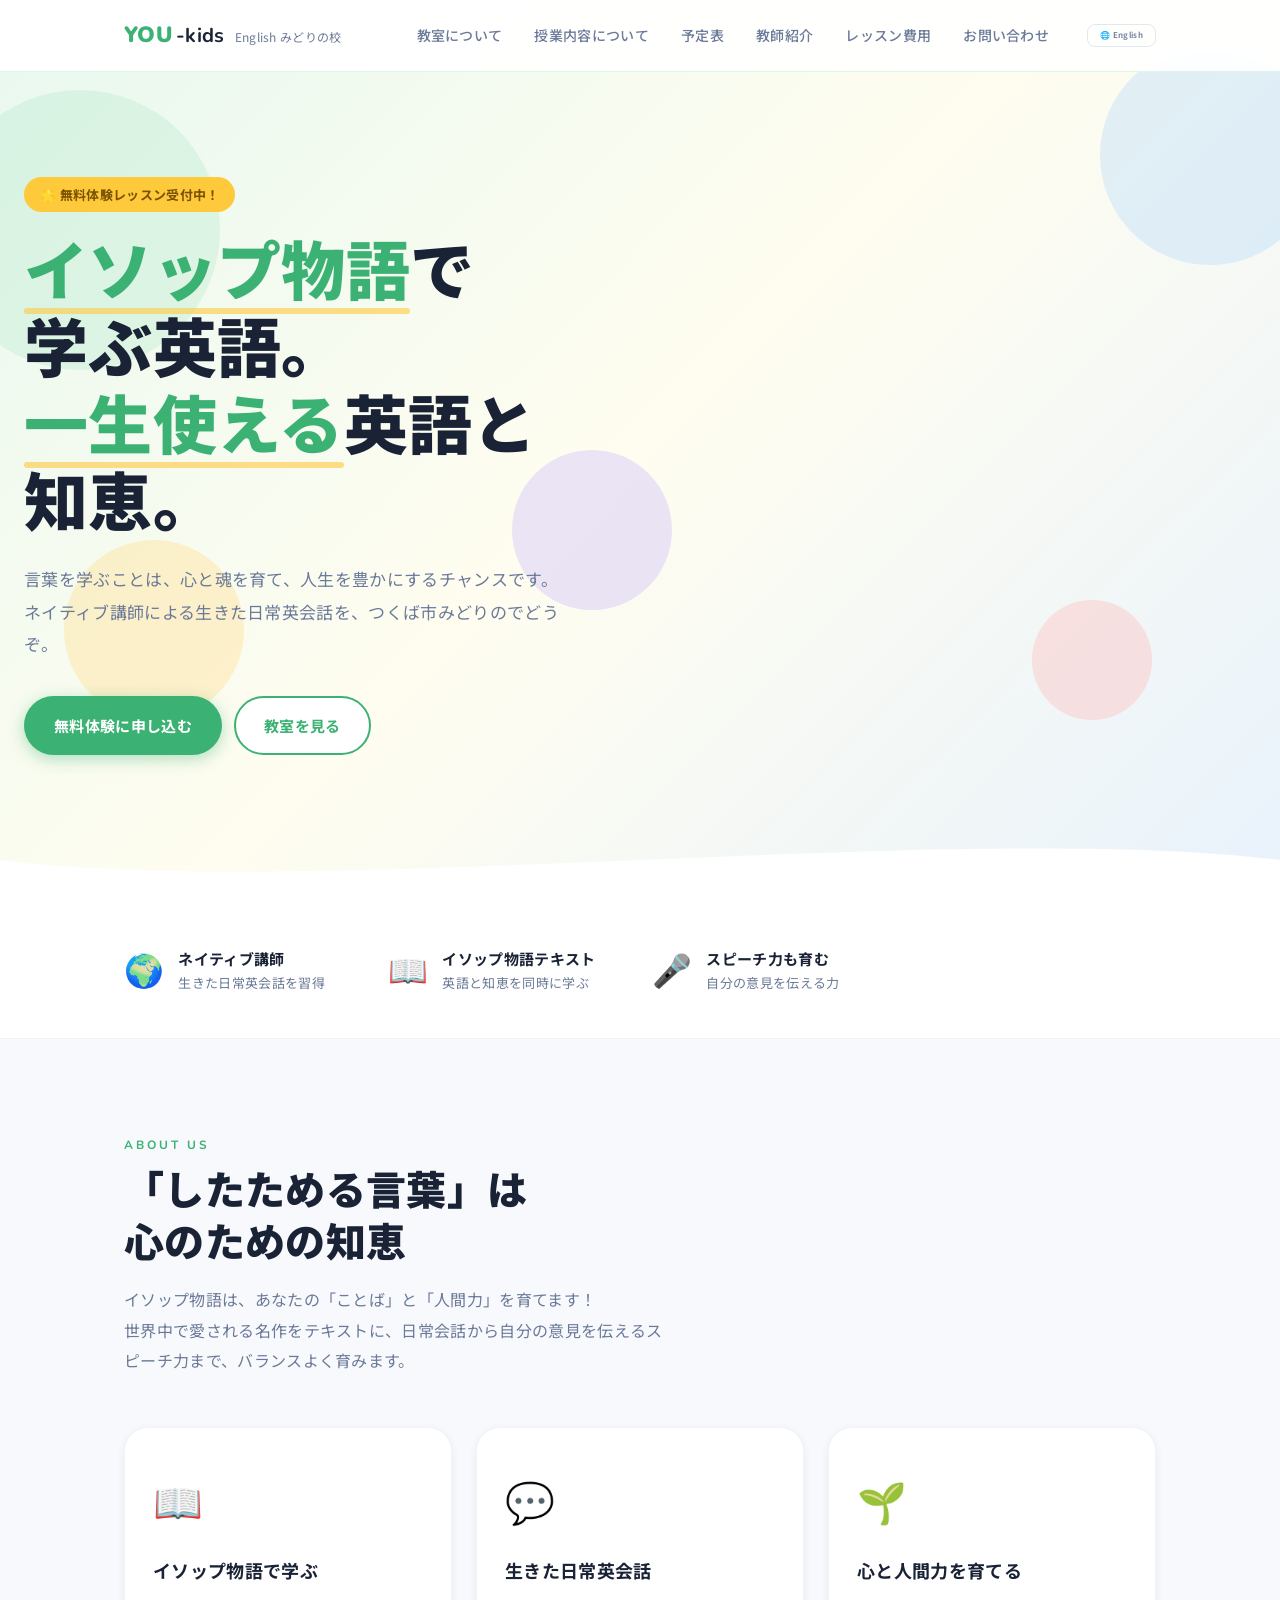
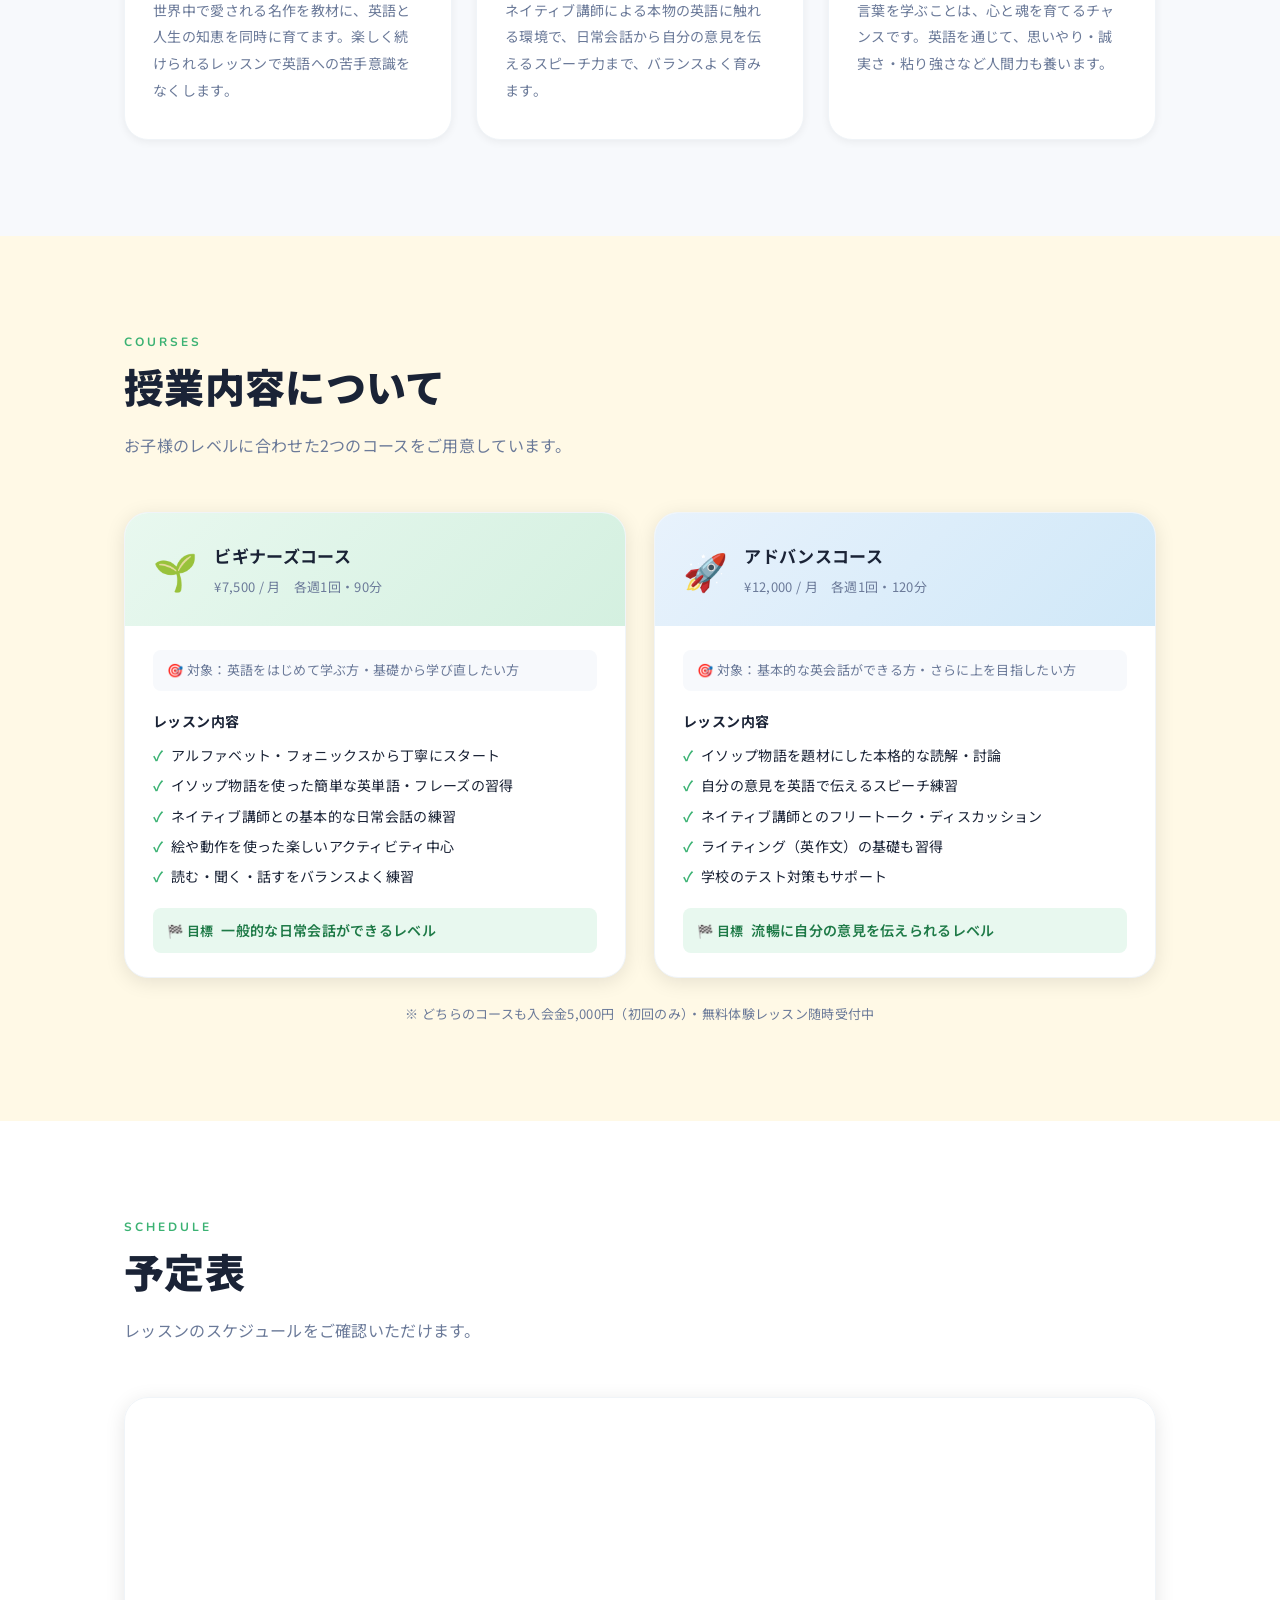
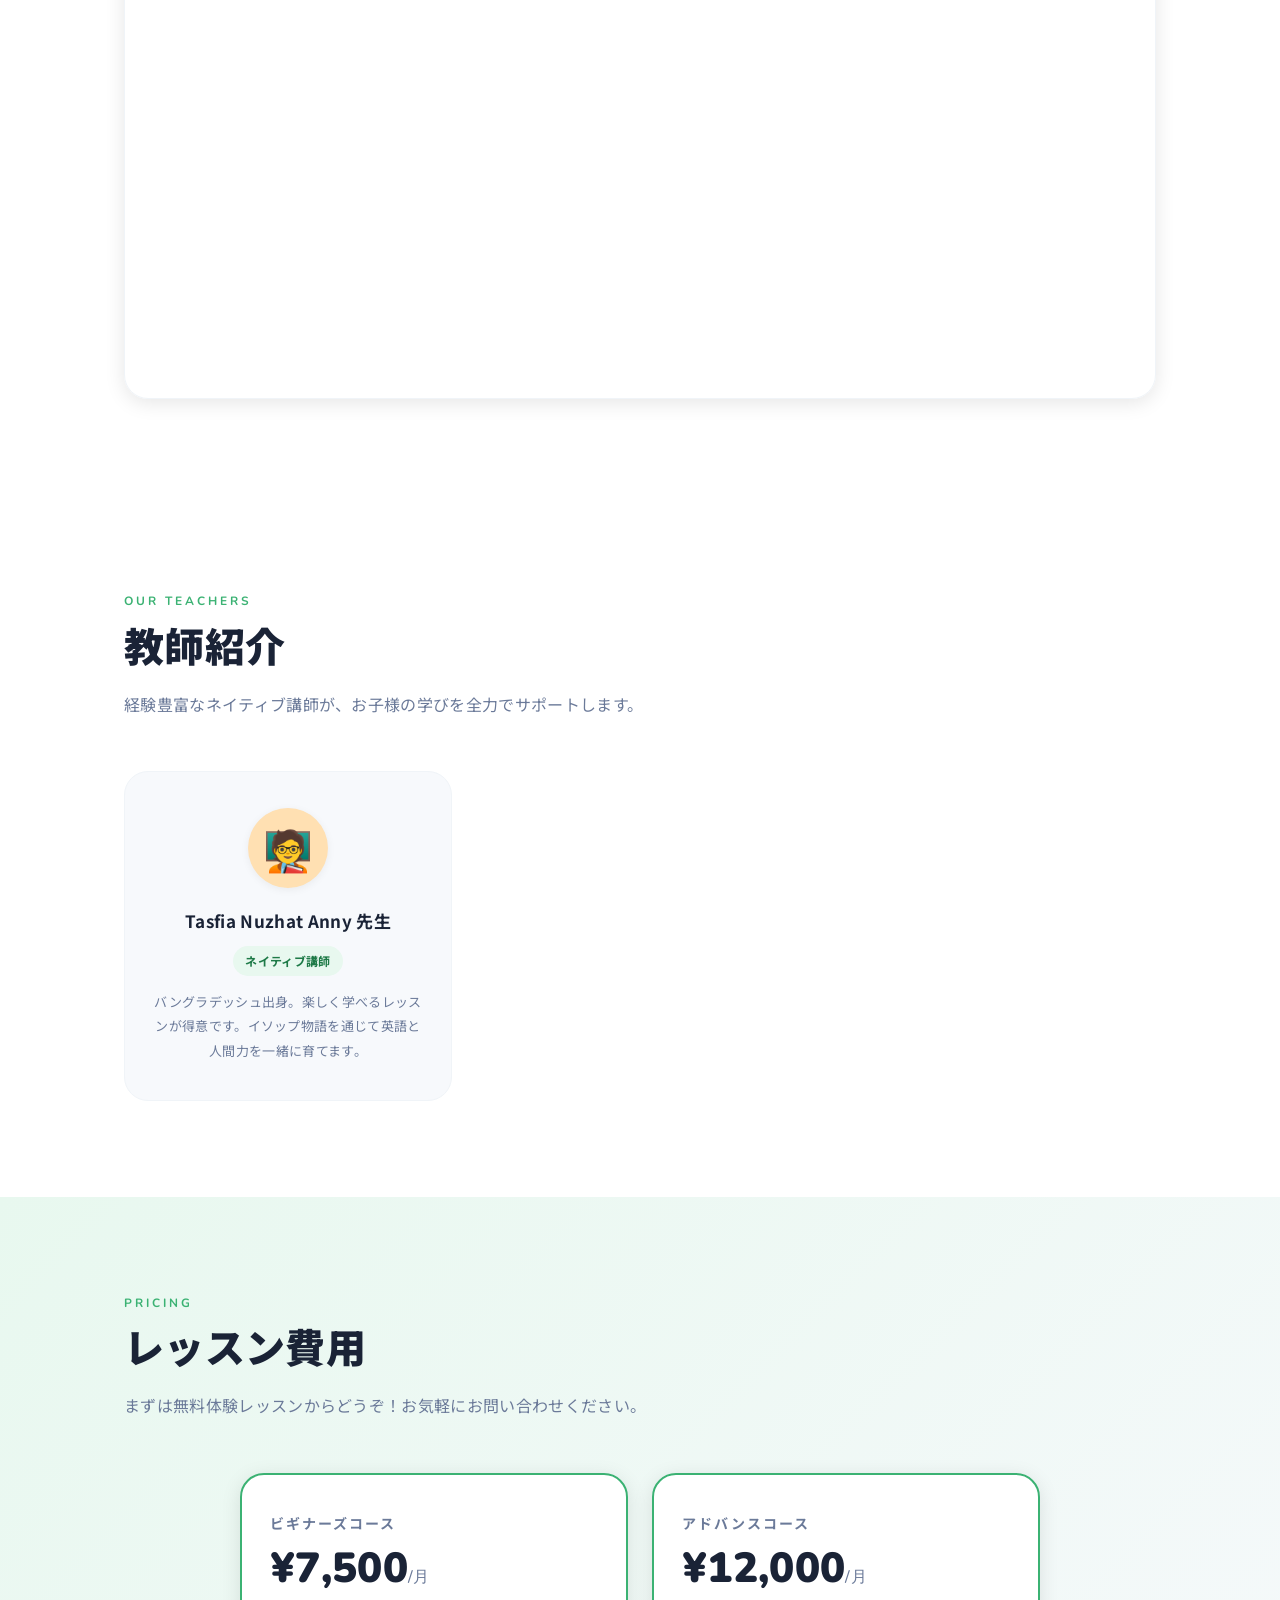
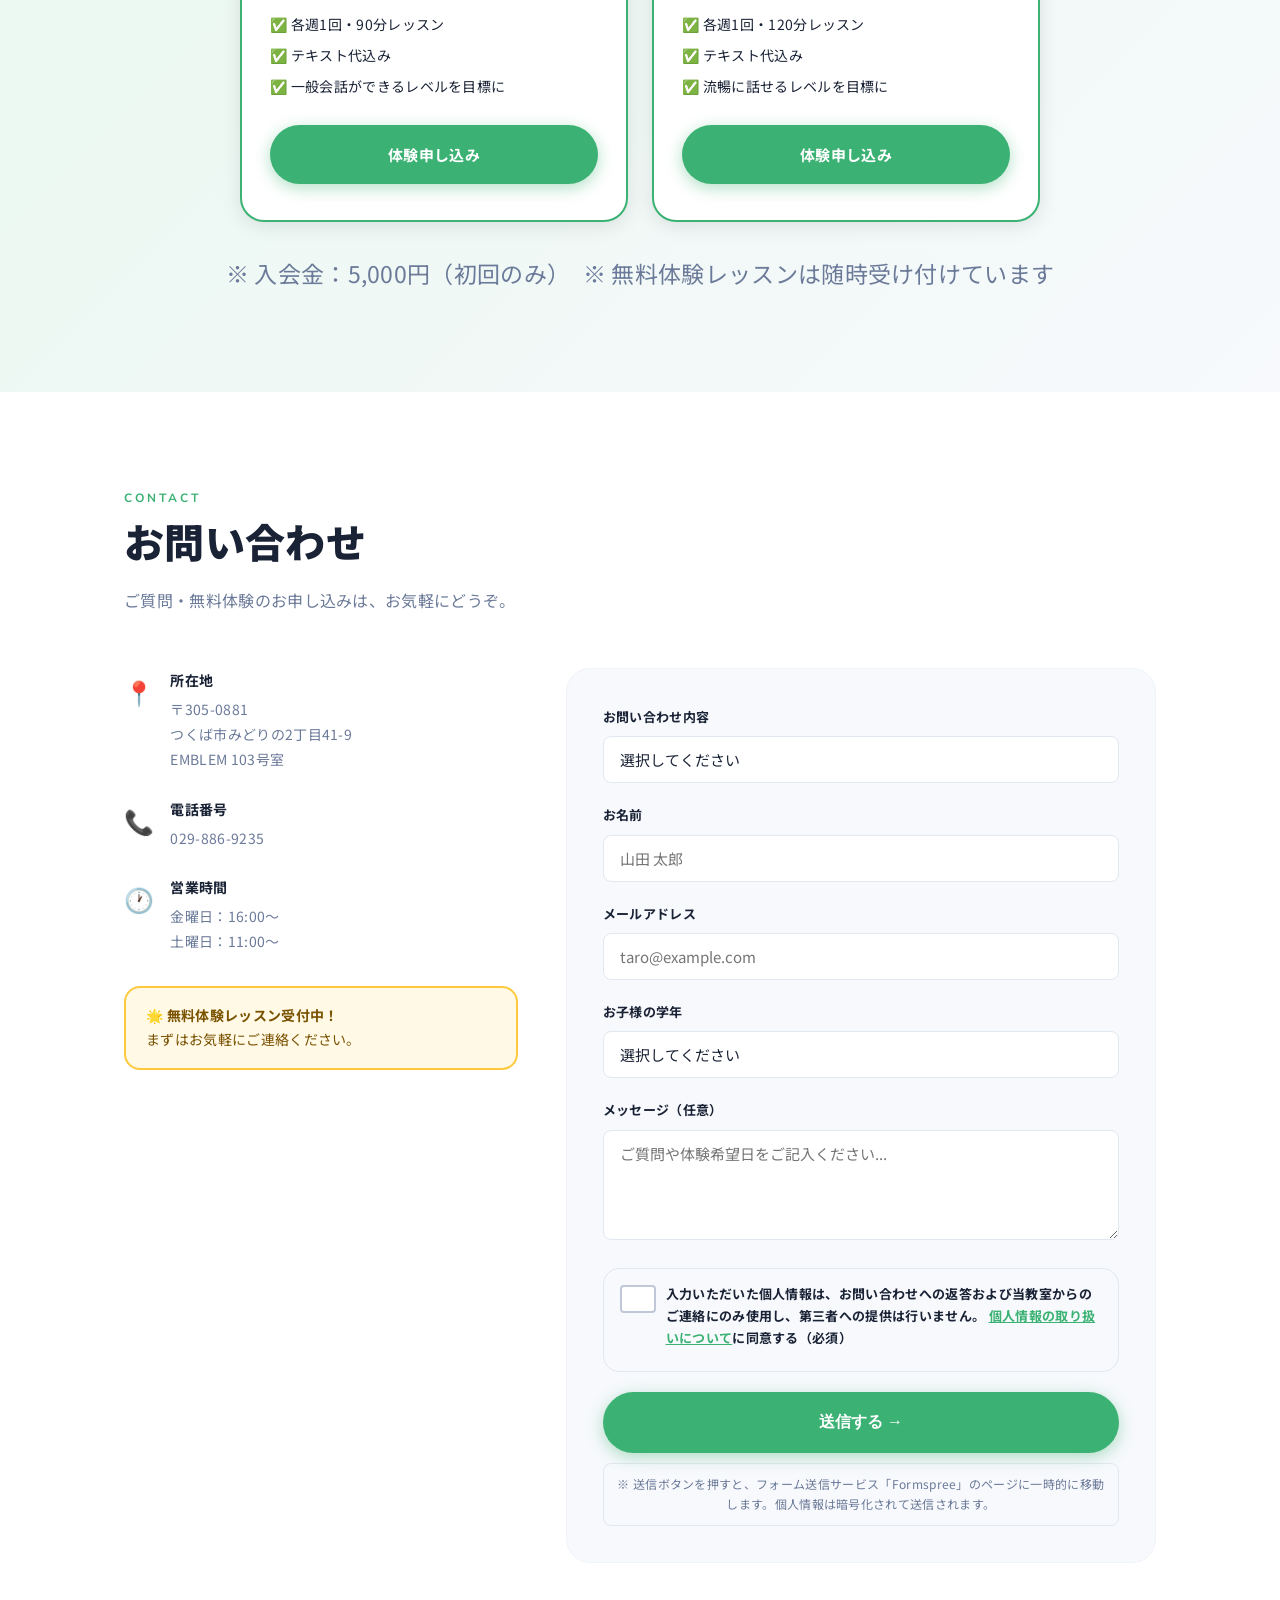
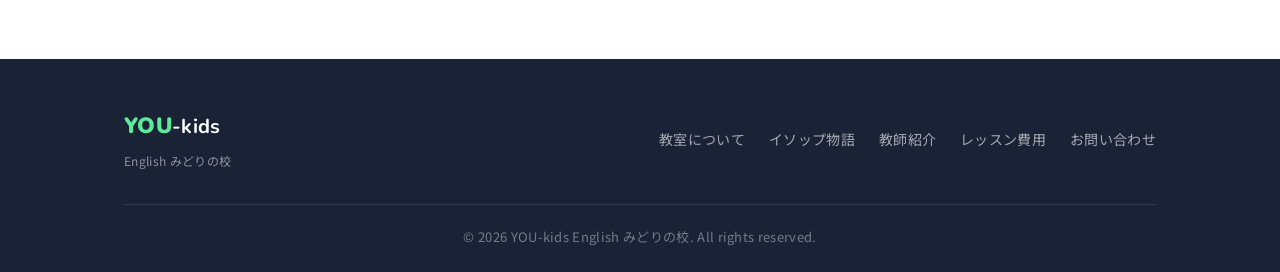
==== index.html @ 93c8c1d0 "Update index.html" ====
<!DOCTYPE html>
<html lang="ja">
<head>
  <meta charset="UTF-8">
  <meta name="viewport" content="width=device-width, initial-scale=1.0">
  <title>YOU-kids English みどりの校 | つくば市みどりのの子ども英会話教室</title>
  <link href="https://fonts.googleapis.com/css2?family=Nunito:wght@400;600;700;900&family=Noto+Sans+JP:wght@400;500;700&display=swap" rel="stylesheet">
  <link rel="stylesheet" href="styles.css">
  <link rel="icon" href="/favicon.png" type="image/png">
  <script src="./script.js" defer></script>
</head>
<!-- Google tag (gtag.js) -->
<script async src="https://www.googletagmanager.com/gtag/js?id=G-SRCTEWWT68"></script>
<script>
  window.dataLayer = window.dataLayer || [];
  function gtag(){dataLayer.push(arguments);}
  gtag('js', new Date());

  gtag('config', 'G-SRCTEWWT68');
</script>
<body>

  <!-- ヘッダー -->
  <header class="header" id="header">
    <div class="header-inner">
      <div class="logo">
        <span class="logo-you">YOU</span><span class="logo-kids">-kids</span>
        <span class="logo-sub">English みどりの校</span>
      </div>
      <button class="nav-toggle" id="navToggle" aria-label="メニュー">
        <span></span><span></span><span></span>
      </button>
      <nav class="nav" id="nav">
        <ul class="menu-group">
          <li class="menu-item"><a href="#about">教室について</a></li>
          <li class="menu-item"><a href="#stories">授業内容について</a></li>
          <li class="menu-item"><a href="#calendar">予定表</a></li>
          <li class="menu-item"><a href="#teachers">教師紹介</a></li>
          <li class="menu-item"><a href="#pricing">レッスン費用</a></li>
          <li class="menu-item"><a href="#contact">お問い合わせ</a></li>
        </ul>
      </nav>
      <a href="english.html" class="lang-switch">🌐 English</a>
    </div>
  </header>

  <!-- ヒーロー -->
  <section class="hero">
    <div class="hero-bg">
      <div class="bubble b1"></div>
      <div class="bubble b2"></div>
      <div class="bubble b3"></div>
      <div class="bubble b4"></div>
      <div class="bubble b5"></div>
    </div>
    <div class="hero-content">
      <div class="hero-badge">🌟 無料体験レッスン受付中！</div>
      <h1 class="hero-title">
        <em>イソップ物語</em>で<br>学ぶ英語。<br><em>一生使える</em>英語と知恵。
      </h1>
      <p class="hero-desc">
        言葉を学ぶことは、心と魂を育て、人生を豊かにするチャンスです。<br>
        ネイティブ講師による生きた日常英会話を、つくば市みどりのでどうぞ。
      </p>
      <div class="hero-cta">
        <a href="#contact" class="btn btn-primary">無料体験に申し込む</a>
        <a href="#about" class="btn btn-outline">教室を見る</a>
      </div>
    </div>

    <div class="hero-wave">
      <svg viewBox="0 0 1440 80" preserveAspectRatio="none" xmlns="http://www.w3.org/2000/svg">
        <path d="M0,40 C360,80 1080,0 1440,40 L1440,80 L0,80 Z" fill="#ffffff"/>
      </svg>
    </div>
  </section>

  <!-- 特徴バー -->
  <section class="features-bar">
    <div class="container">
      <div class="features-grid">
        <div class="feature-item">
          <span class="feature-icon">🌍</span>
          <div>
            <strong>ネイティブ講師</strong>
            <p>生きた日常英会話を習得</p>
          </div>
        </div>
        <div class="feature-item">
          <span class="feature-icon">📖</span>
          <div>
            <strong>イソップ物語テキスト</strong>
            <p>英語と知恵を同時に学ぶ</p>
          </div>
        </div>
        <div class="feature-item">
          <span class="feature-icon">🎤</span>
          <div>
            <strong>スピーチ力も育む</strong>
            <p>自分の意見を伝える力</p>
          </div>
        </div>
      </div>
    </div>
  </section>

  <main>

    <!-- 教室について -->
    <section id="about" class="section section-about">
      <div class="container">
        <div class="section-label">About Us</div>
        <h2 class="section-title">「したためる言葉」は<br>心のための知恵</h2>
        <p class="section-subtitle">
          イソップ物語は、あなたの「ことば」と「人間力」を育てます！<br>
          世界中で愛される名作をテキストに、日常会話から自分の意見を伝えるスピーチ力まで、バランスよく育みます。
        </p>
        <div class="about-cards">
          <div class="about-card">
            <div class="about-card-icon">📖</div>
            <h3>イソップ物語で学ぶ</h3>
            <p>世界中で愛される名作を教材に、英語と人生の知恵を同時に育てます。楽しく続けられるレッスンで英語への苦手意識をなくします。</p>
          </div>
          <div class="about-card">
            <div class="about-card-icon">💬</div>
            <h3>生きた日常英会話</h3>
            <p>ネイティブ講師による本物の英語に触れる環境で、日常会話から自分の意見を伝えるスピーチ力まで、バランスよく育みます。</p>
          </div>
          <div class="about-card">
            <div class="about-card-icon">🌱</div>
            <h3>心と人間力を育てる</h3>
            <p>言葉を学ぶことは、心と魂を育てるチャンスです。英語を通じて、思いやり・誠実さ・粘り強さなど人間力も養います。</p>
          </div>
        </div>
      </div>
    </section>

    <!-- 授業内容セクション -->
    <section id="stories" class="section section-stories">
      <div class="container">
        <div class="section-label">Courses</div>
        <h2 class="section-title">授業内容について</h2>
        <p class="section-subtitle">お子様のレベルに合わせた2つのコースをご用意しています。</p>
        <div class="courses-grid">

          <div class="course-card">
            <div class="course-header course-header-beginner">
              <div class="course-icon">🌱</div>
              <div>
                <div class="course-tag">ビギナーズコース</div>
                <div class="course-price-small">¥7,500 / 月　各週1回・90分</div>
              </div>
            </div>
            <div class="course-body">
              <p class="course-target">🎯 対象：英語をはじめて学ぶ方・基礎から学び直したい方</p>
              <h4>レッスン内容</h4>
              <ul class="course-list">
                <li>アルファベット・フォニックスから丁寧にスタート</li>
                <li>イソップ物語を使った簡単な英単語・フレーズの習得</li>
                <li>ネイティブ講師との基本的な日常会話の練習</li>
                <li>絵や動作を使った楽しいアクティビティ中心</li>
                <li>読む・聞く・話すをバランスよく練習</li>
              </ul>
              <div class="course-goal">
                <span>🏁 目標</span>一般的な日常会話ができるレベル
              </div>
            </div>
          </div>

          <div class="course-card">
            <div class="course-header course-header-advance">
              <div class="course-icon">🚀</div>
              <div>
                <div class="course-tag">アドバンスコース</div>
                <div class="course-price-small">¥12,000 / 月　各週1回・120分</div>
              </div>
            </div>
            <div class="course-body">
              <p class="course-target">🎯 対象：基本的な英会話ができる方・さらに上を目指したい方</p>
              <h4>レッスン内容</h4>
              <ul class="course-list">
                <li>イソップ物語を題材にした本格的な読解・討論</li>
                <li>自分の意見を英語で伝えるスピーチ練習</li>
                <li>ネイティブ講師とのフリートーク・ディスカッション</li>
                <li>ライティング（英作文）の基礎も習得</li>
                <li>学校のテスト対策もサポート</li>
              </ul>
              <div class="course-goal">
                <span>🏁 目標</span>流暢に自分の意見を伝えられるレベル
              </div>
            </div>
          </div>

        </div>
        <p class="courses-note">※ どちらのコースも入会金5,000円（初回のみ）・無料体験レッスン随時受付中</p>
      </div>
    </section>

    <!-- カレンダー -->
    <section id="calendar" class="section section-calendar">
      <div class="container">
        <div class="section-label">Schedule</div>
        <h2 class="section-title">予定表</h2>
        <p class="section-subtitle">レッスンのスケジュールをご確認いただけます。</p>
        <div class="calendar-wrapper">
          <iframe
            src="https://calendar.google.com/calendar/embed?src=you.kids.english%40gmail.com&ctz=Asia%2FTokyo&hl=ja&showTitle=0&showNav=1&showDate=1&showPrint=0&showTabs=1&showCalendars=0&mode=MONTH"
            style="border: 0"
            width="100%"
            height="600"
            frameborder="0"
            scrolling="no"
            title="レッスン予定表"
          ></iframe>
          
        </div>
      </div>
    </section>

    <!-- 教師紹介 -->
    <section id="teachers" class="section section-teachers">
      <div class="container">
        <div class="section-label">Our Teachers</div>
        <h2 class="section-title">教師紹介</h2>
        <p class="section-subtitle">経験豊富なネイティブ講師が、お子様の学びを全力でサポートします。</p>
        <div class="teachers-grid">
          <div class="teacher-card">
            <div class="teacher-avatar" style="background: #ffe0b2;">🧑‍🏫</div>
            <h3>Tasfia Nuzhat Anny 先生</h3>
            <div class="teacher-tag">ネイティブ講師</div>
            <p>バングラデッシュ出身。楽しく学べるレッスンが得意です。イソップ物語を通じて英語と人間力を一緒に育てます。</p>
          </div>
        </div>
      </div>
    </section>

    <!-- レッスン費用 -->
    <section id="pricing" class="section section-pricing">
      <div class="container">
        <div class="section-label">Pricing</div>
        <h2 class="section-title">レッスン費用</h2>
        <p class="section-subtitle">まずは無料体験レッスンからどうぞ！お気軽にお問い合わせください。</p>
        <div class="pricing-single">
          <div class="pricing-card">
            <div class="pricing-plan">ビギナーズコース</div>
            <div class="pricing-price">¥7,500<span>/月</span></div>
            <ul class="pricing-list">
              <li>✅ 各週1回・90分レッスン</li>
              <li>✅ テキスト代込み</li>
              <li>✅ 一般会話ができるレベルを目標に</li>
            </ul>
            <a href="#contact" class="btn btn-primary btn-full">体験申し込み</a>
          </div>
          <div class="pricing-card">
            <div class="pricing-plan">アドバンスコース</div>
            <div class="pricing-price">¥12,000<span>/月</span></div>
            <ul class="pricing-list">
              <li>✅ 各週1回・120分レッスン</li>
              <li>✅ テキスト代込み</li>
              <li>✅ 流暢に話せるレベルを目標に</li>
            </ul>
            <a href="#contact" class="btn btn-primary btn-full">体験申し込み</a>
          </div>
        </div>
        <p class="pricing-note">※ 入会金：5,000円（初回のみ）　※ 無料体験レッスンは随時受け付けています</p>
      </div>
    </section>

    <!-- お問い合わせ -->
    <section id="contact" class="section section-contact">
      <div class="container">
        <div class="section-label">Contact</div>
        <h2 class="section-title">お問い合わせ</h2>
        <p class="section-subtitle">ご質問・無料体験のお申し込みは、お気軽にどうぞ。</p>
        <div class="contact-wrapper">
          <div class="contact-info">
            <div class="contact-info-item">
              <span class="contact-icon">📍</span>
              <div>
                <strong>所在地</strong>
                <p>〒305-0881<br>つくば市みどりの2丁目41-9<br>EMBLEM 103号室</p>
              </div>
            </div>
            <div class="contact-info-item">
              <span class="contact-icon">📞</span>
              <div>
                <strong>電話番号</strong>
                <p>029-886-9235</p>
              </div>
            </div>
            <div class="contact-info-item">
              <span class="contact-icon">🕐</span>
              <div>
                <strong>営業時間</strong>
                <p>金曜日：16:00〜<br>土曜日：11:00〜</p>
              </div>
            </div>
            <div class="contact-special">
              🌟 <strong>無料体験レッスン受付中！</strong><br>まずはお気軽にご連絡ください。
            </div>
          </div>
          <form class="contact-form" action="https://formspree.io/f/maqkqgan" method="POST">
            <div class="form-group">
              <label>お問い合わせ内容</label>
              <select name="お問い合わせ内容">
                <option value="">選択してください</option>
                <option>体験会申し込み</option>
                <option>レッスン内容について</option>
                <option>料金について</option>
                <option>その他</option>
              </select>
            </div>
            <div class="form-group">
              <label>お名前</label>
              <input type="text" name="お名前" placeholder="山田 太郎" required>
            </div>
            <div class="form-group">
              <label>メールアドレス</label>
              <input type="email" name="email" placeholder="taro@example.com" required>
            </div>
            <div class="form-group">
              <label>お子様の学年</label>
              <select name="お子様の学年">
                <option value="">選択してください</option>
                <option>幼稚園・保育園</option>
                <option>小学1〜3年生</option>
                <option>小学4〜6年生</option>
                <option>中学生</option>
                <option>高校生・大人</option>
              </select>
            </div>
            <div class="form-group">
              <label>メッセージ（任意）</label>
              <textarea name="メッセージ" placeholder="ご質問や体験希望日をご記入ください..." rows="4"></textarea>
            </div>
            <div class="form-group form-group-privacy">
              <div class="privacy-check-row">
                <input type="checkbox" id="privacyCheck" name="個人情報への同意" value="同意する" required>
                <label for="privacyCheck" class="privacy-label">
                  入力いただいた個人情報は、お問い合わせへの返答および当教室からのご連絡にのみ使用し、第三者への提供は行いません。
                  <a href="#" class="privacy-link" id="privacyLink">個人情報の取り扱いについて</a>に同意する（必須）
                </label>
              </div>
            </div>
            <button type="submit" class="btn btn-primary btn-full btn-large">送信する →</button>
            <p class="form-redirect-note">※ 送信ボタンを押すと、フォーム送信サービス「Formspree」のページに一時的に移動します。個人情報は暗号化されて送信されます。</p>
          </form>
        </div>
      </div>
    </section>

  </main>

  <!-- 個人情報ポリシー モーダル -->
  <div class="modal-overlay" id="privacyModal">
    <div class="modal-box">
      <div class="modal-header">
        <h2 class="modal-title">個人情報の取り扱いについて</h2>
        <button class="modal-close" id="modalClose" aria-label="閉じる">&times;</button>
      </div>
      <div class="modal-body">
        <div class="privacy-item">
          <h3>収集する情報</h3>
          <p>お名前、メールアドレス、お子様の学年、お問い合わせ内容</p>
        </div>
        <div class="privacy-item">
          <h3>利用目的</h3>
          <p>お問い合わせへの返答、体験レッスンのご案内、当教室に関するご連絡のみに使用します。</p>
        </div>
        <div class="privacy-item">
          <h3>第三者への提供</h3>
          <p>法令に基づく場合を除き、お客様の同意なく第三者に個人情報を提供することはありません。</p>
        </div>
        <div class="privacy-item">
          <h3>個人情報の管理</h3>
          <p>収集した個人情報は適切に管理し、不正アクセス・紛失・漏洩の防止に努めます。</p>
        </div>
        <div class="privacy-item">
          <h3>お問い合わせ</h3>
          <p>個人情報の開示・訂正・削除をご希望の場合は、電話（029-886-9235）またはメールにてご連絡ください。</p>
        </div>
      </div>
      <div class="modal-footer">
        <button class="btn btn-primary" id="modalCloseBtn">閉じる</button>
      </div>
    </div>
  </div>

  <!-- フッター -->
  <footer class="footer">
    <div class="container">
      <div class="footer-inner">
        <div class="footer-logo">
          <span class="logo-you">YOU</span><span class="logo-kids">-kids</span>
          <span class="footer-tagline">English みどりの校</span>
        </div>
        <nav class="footer-nav">
          <a href="#about">教室について</a>
          <a href="#stories">イソップ物語</a>
          <a href="#teachers">教師紹介</a>
          <a href="#pricing">レッスン費用</a>
          <a href="#contact">お問い合わせ</a>
        </nav>
      </div>
      <div class="footer-bottom">
        <p>© 2026 YOU-kids English みどりの校. All rights reserved.</p>
      </div>
    </div>
  </footer>

</body>
</html>
---- styles.css ----
/* ===========================
   BASE & VARIABLES
=========================== */
:root {
  --green: #3bb273;
  --green-light: #e8f8ef;
  --green-dark: #1e7a47;
  --yellow: #ffc93c;
  --yellow-light: #fff9e6;
  --coral: #ff6b6b;
  --blue: #4a90d9;
  --blue-light: #e8f2fc;
  --text: #1a2336;
  --text-muted: #6b7a99;
  --bg: #ffffff;
  --bg-soft: #f7f9fc;
  --radius-sm: 8px;
  --radius-md: 16px;
  --radius-lg: 24px;
  --shadow-sm: 0 2px 8px rgba(0,0,0,0.06);
  --shadow-md: 0 4px 20px rgba(0,0,0,0.10);
  --shadow-lg: 0 8px 40px rgba(0,0,0,0.13);
  --header-h: 72px;
}

*, *::before, *::after { box-sizing: border-box; margin: 0; padding: 0; }

html { scroll-behavior: smooth; font-size: 16px; }

body {
  font-family: 'Noto Sans JP', 'YuGothic', '游ゴシック体', sans-serif;
  color: var(--text);
  background: var(--bg);
  line-height: 1.8;
  letter-spacing: 0.02em;
}

img { max-width: 100%; display: block; }

.container {
  max-width: 1080px;
  margin: 0 auto;
  padding: 0 24px;
}

/* ===========================
   HEADER
=========================== */
.header {
  position: fixed;
  top: 0; left: 0; right: 0;
  height: var(--header-h);
  background: rgba(255,255,255,0.92);
  backdrop-filter: blur(12px);
  -webkit-backdrop-filter: blur(12px);
  border-bottom: 1px solid rgba(59,178,115,0.15);
  z-index: 100;
  transition: box-shadow 0.3s;
}
.header.scrolled { box-shadow: var(--shadow-md); }

.header-inner {
  max-width: 1080px;
  margin: 0 auto;
  padding: 0 24px;
  height: 100%;
  display: flex;
  align-items: center;
  gap: 24px;
}

.logo {
  display: flex;
  align-items: baseline;
  gap: 4px;
  margin-right: auto;
  text-decoration: none;
}
.logo-you {
  font-family: 'Nunito', sans-serif;
  font-weight: 900;
  font-size: 22px;
  color: var(--green);
}
.logo-kids {
  font-family: 'Nunito', sans-serif;
  font-weight: 700;
  font-size: 20px;
  color: var(--text);
}
.logo-sub {
  font-size: 12px;
  color: var(--text-muted);
  margin-left: 6px;
}

.nav-toggle {
  display: none;
  flex-direction: column;
  gap: 5px;
  background: none;
  border: none;
  cursor: pointer;
  padding: 6px;
}
.nav-toggle span {
  display: block;
  width: 24px;
  height: 2px;
  background: var(--text);
  border-radius: 2px;
  transition: 0.3s;
}

.menu-group {
  display: flex;
  list-style: none;
  gap: 4px;
}
.menu-item a {
  display: block;
  padding: 8px 14px;
  font-size: 14px;
  font-weight: 500;
  color: var(--text-muted);
  text-decoration: none;
  border-radius: var(--radius-sm);
  transition: color 0.2s, background 0.2s;
}
.menu-item a:hover {
  color: var(--green);
  background: var(--green-light);
}

/* ===========================
   HERO
=========================== */
.hero {
  position: relative;
  min-height: 100vh;
  background: linear-gradient(135deg, #e8f8ef 0%, #fffdf0 50%, #e8f2fc 100%);
  display: flex;
  align-items: center;
  padding: calc(var(--header-h) + 60px) 24px 100px;
  overflow: hidden;
}

.hero-bg {
  position: absolute;
  inset: 0;
  pointer-events: none;
}
.bubble {
  position: absolute;
  border-radius: 50%;
  opacity: 0.35;
  animation: float 6s ease-in-out infinite;
}
.b1 { width: 280px; height: 280px; background: #b5e8cc; top: 10%; left: -60px; animation-delay: 0s; }
.b2 { width: 180px; height: 180px; background: #ffd980; top: 60%; left: 5%; animation-delay: 1.5s; }
.b3 { width: 220px; height: 220px; background: #aed6f8; top: 5%; right: -40px; animation-delay: 0.8s; }
.b4 { width: 120px; height: 120px; background: #ffb5b5; bottom: 20%; right: 10%; animation-delay: 2s; }
.b5 { width: 160px; height: 160px; background: #c5b5f8; top: 50%; left: 40%; animation-delay: 3s; }

@keyframes float {
  0%, 100% { transform: translateY(0); }
  50% { transform: translateY(-20px); }
}

.hero-content {
  position: relative;
  z-index: 2;
  max-width: 560px;
}

.hero-badge {
  display: inline-block;
  background: var(--yellow);
  color: #7a5200;
  font-size: 13px;
  font-weight: 700;
  padding: 6px 16px;
  border-radius: 100px;
  margin-bottom: 24px;
  animation: slideDown 0.6s ease both;
}

.hero-title {
  font-family: 'Nunito', 'Noto Sans JP', sans-serif;
  font-size: clamp(40px, 6vw, 64px);
  font-weight: 900;
  color: var(--text);
  line-height: 1.2;
  margin-bottom: 20px;
  animation: slideDown 0.7s ease both;
}
.hero-title em {
  font-style: normal;
  color: var(--green);
  position: relative;
}
.hero-title em::after {
  content: '';
  position: absolute;
  bottom: 4px;
  left: 0;
  right: 0;
  height: 6px;
  background: var(--yellow);
  border-radius: 3px;
  opacity: 0.6;
  z-index: -1;
}

.hero-desc {
  font-size: 17px;
  color: var(--text-muted);
  margin-bottom: 36px;
  line-height: 1.9;
  animation: slideDown 0.8s ease both;
}

.hero-cta {
  display: flex;
  gap: 12px;
  flex-wrap: wrap;
  animation: slideDown 0.9s ease both;
}

.hero-illustration {
  position: absolute;
  right: 80px;
  top: 50%;
  transform: translateY(-50%);
  display: flex;
  flex-direction: column;
  align-items: center;
  gap: 20px;
  z-index: 2;
}

.illus-main {
  animation: float 5s ease-in-out infinite;
}
.illus-circle {
  width: 220px;
  height: 220px;
  border-radius: 50%;
  background: white;
  box-shadow: var(--shadow-lg);
  display: flex;
  flex-direction: column;
  align-items: center;
  justify-content: center;
  border: 4px solid var(--green-light);
}
.illus-alpha {
  font-family: 'Nunito', sans-serif;
  font-size: 32px;
  font-weight: 900;
  color: var(--green);
  letter-spacing: 4px;
}
.illus-jp {
  font-size: 20px;
  color: var(--text-muted);
  margin-top: 4px;
}

.illus-card {
  background: white;
  border-radius: var(--radius-md);
  padding: 12px 20px;
  box-shadow: var(--shadow-md);
  font-size: 14px;
  font-weight: 600;
  display: flex;
  align-items: center;
  gap: 8px;
  color: var(--text);
  animation: float 4s ease-in-out infinite;
}
.card-a { animation-delay: 0.5s; }
.card-b { animation-delay: 1.2s; }
.illus-icon { font-size: 20px; }

.hero-wave {
  position: absolute;
  bottom: 0;
  left: 0;
  right: 0;
}
.hero-wave svg {
  display: block;
  width: 100%;
  height: 80px;
}

@keyframes slideDown {
  from { opacity: 0; transform: translateY(-20px); }
  to { opacity: 1; transform: translateY(0); }
}

/* ===========================
   BUTTONS
=========================== */
.btn {
  display: inline-flex;
  align-items: center;
  justify-content: center;
  padding: 14px 28px;
  border-radius: 100px;
  font-size: 15px;
  font-weight: 700;
  text-decoration: none;
  transition: transform 0.2s, box-shadow 0.2s, background 0.2s;
  cursor: pointer;
  border: 2px solid transparent;
}
.btn:hover { transform: translateY(-2px); }
.btn:active { transform: translateY(0); }

.btn-primary {
  background: var(--green);
  color: white;
  box-shadow: 0 4px 16px rgba(59,178,115,0.4);
}
.btn-primary:hover {
  background: var(--green-dark);
  box-shadow: 0 6px 20px rgba(59,178,115,0.5);
}

.btn-outline {
  background: white;
  color: var(--green);
  border-color: var(--green);
}
.btn-outline:hover {
  background: var(--green-light);
}

.btn-full { width: 100%; }
.btn-large { padding: 18px 32px; font-size: 16px; }

/* ===========================
   FEATURES BAR
=========================== */
.features-bar {
  background: white;
  padding: 40px 0;
  border-bottom: 1px solid #f0f4f8;
}
.features-grid {
  display: grid;
  grid-template-columns: repeat(4, 1fr);
  gap: 24px;
}
.feature-item {
  display: flex;
  align-items: center;
  gap: 14px;
}
.feature-icon {
  font-size: 32px;
  flex-shrink: 0;
}
.feature-item strong {
  display: block;
  font-size: 15px;
  font-weight: 700;
  color: var(--text);
  margin-bottom: 2px;
}
.feature-item p {
  font-size: 13px;
  color: var(--text-muted);
  line-height: 1.4;
}

/* ===========================
   SECTION COMMONS
=========================== */
.section {
  padding: 96px 0;
}
.section-label {
  font-family: 'Nunito', sans-serif;
  font-size: 12px;
  font-weight: 700;
  letter-spacing: 3px;
  text-transform: uppercase;
  color: var(--green);
  margin-bottom: 10px;
}
.section-title {
  font-family: 'Nunito', 'Noto Sans JP', sans-serif;
  font-size: clamp(28px, 4vw, 40px);
  font-weight: 900;
  color: var(--text);
  margin-bottom: 14px;
  line-height: 1.3;
}
.section-subtitle {
  font-size: 16px;
  color: var(--text-muted);
  max-width: 540px;
  margin-bottom: 52px;
  line-height: 1.9;
}

/* ===========================
   ABOUT
=========================== */
.section-about { background: var(--bg-soft); }

.about-cards {
  display: grid;
  grid-template-columns: repeat(3, 1fr);
  gap: 24px;
}
.about-card {
  background: white;
  border-radius: var(--radius-lg);
  padding: 36px 28px;
  box-shadow: var(--shadow-sm);
  border: 1px solid #f0f4f8;
  transition: transform 0.3s, box-shadow 0.3s;
}
.about-card:hover {
  transform: translateY(-6px);
  box-shadow: var(--shadow-md);
}
.about-card-icon {
  font-size: 40px;
  margin-bottom: 18px;
}
.about-card h3 {
  font-size: 18px;
  font-weight: 700;
  margin-bottom: 10px;
  color: var(--text);
}
.about-card p {
  font-size: 14px;
  color: var(--text-muted);
  line-height: 1.9;
}

/* ===========================
   TEACHERS
=========================== */
.section-teachers { background: white; }

.teachers-grid {
  display: grid;
  grid-template-columns: repeat(3, 1fr);
  gap: 24px;
}
.teacher-card {
  background: var(--bg-soft);
  border-radius: var(--radius-lg);
  padding: 36px 24px;
  text-align: center;
  border: 1px solid #f0f4f8;
  transition: transform 0.3s, box-shadow 0.3s;
}
.teacher-card:hover {
  transform: translateY(-6px);
  box-shadow: var(--shadow-md);
}
.teacher-avatar {
  width: 80px;
  height: 80px;
  border-radius: 50%;
  font-size: 40px;
  display: flex;
  align-items: center;
  justify-content: center;
  margin: 0 auto 18px;
  box-shadow: var(--shadow-sm);
}
.teacher-card h3 {
  font-size: 17px;
  font-weight: 700;
  color: var(--text);
  margin-bottom: 8px;
}
.teacher-tag {
  display: inline-block;
  background: var(--green-light);
  color: var(--green-dark);
  font-size: 12px;
  font-weight: 700;
  padding: 4px 12px;
  border-radius: 100px;
  margin-bottom: 14px;
}
.teacher-card p {
  font-size: 13px;
  color: var(--text-muted);
  line-height: 1.9;
}

/* ===========================
   PRICING
=========================== */
.section-pricing {
  background: linear-gradient(135deg, #e8f8ef 0%, #f7f9fc 100%);
}

.pricing-grid {
  display: grid;
  grid-template-columns: repeat(3, 1fr);
  gap: 24px;
  align-items: start;
}
.pricing-single {
  display: grid;
  grid-template-columns: repeat(2, 1fr);
  gap: 24px;
  max-width: 800px;
  margin: 0 auto;
}

@media (max-width: 640px) {
  .pricing-single {
    grid-template-columns: 1fr;
  }
}
.pricing-card {
  background: white;
  border-radius: var(--radius-lg);
  padding: 36px 28px;
  box-shadow: var(--shadow-md);
  border: 2px solid var(--green);
  position: relative;
  transition: transform 0.3s;
}
.pricing-card:hover { transform: translateY(-4px); }

.pricing-card-lite,
.pricing-card-pro {
  border-color: #e8eef5;
  box-shadow: var(--shadow-sm);
}

.pricing-badge {
  position: absolute;
  top: -14px;
  left: 50%;
  transform: translateX(-50%);
  background: var(--yellow);
  color: #7a5200;
  font-size: 12px;
  font-weight: 700;
  padding: 4px 16px;
  border-radius: 100px;
  white-space: nowrap;
}
.pricing-plan {
  font-size: 14px;
  font-weight: 700;
  color: var(--text-muted);
  margin-bottom: 12px;
  text-transform: uppercase;
  letter-spacing: 2px;
}
.pricing-price {
  font-family: 'Nunito', sans-serif;
  font-size: 42px;
  font-weight: 900;
  color: var(--text);
  margin-bottom: 24px;
  line-height: 1;
}
.pricing-price span {
  font-size: 16px;
  font-weight: 500;
  color: var(--text-muted);
}
.pricing-list {
  list-style: none;
  margin-bottom: 28px;
  display: flex;
  flex-direction: column;
  gap: 10px;
}
.pricing-list li {
  font-size: 14px;
  color: var(--text);
  line-height: 1.5;
}
.pricing-note {
  margin-top: 28px;
  font-size: 23px;
  color: var(--text-muted);
  text-align: center;
  line-height: 2;
}

/* ===========================
   CALENDAR
=========================== */
.section-calendar { background: white; }

.calendar-wrapper {
  border-radius: var(--radius-lg);
  overflow: hidden;
  box-shadow: var(--shadow-md);
  border: 1px solid #f0f4f8;
}

.calendar-wrapper iframe {
  display: block;
  width: 100%;
  border-radius: var(--radius-lg) var(--radius-lg) 0 0;
}

.calendar-note {
  background: var(--green-light);
  padding: 14px 20px;
  font-size: 13px;
  color: var(--green-dark);
  line-height: 1.8;
  border-radius: 0 0 var(--radius-lg) var(--radius-lg);
}

/* ===========================
   COURSES
=========================== */
.section-stories { background: var(--yellow-light); }

.courses-grid {
  display: grid;
  grid-template-columns: repeat(2, 1fr);
  gap: 28px;
}
.course-card {
  background: white;
  border-radius: var(--radius-lg);
  overflow: hidden;
  box-shadow: var(--shadow-md);
  border: 1px solid #f0f4f8;
  transition: transform 0.3s, box-shadow 0.3s;
}
.course-card:hover {
  transform: translateY(-4px);
  box-shadow: var(--shadow-lg);
}
.course-header {
  padding: 24px 28px;
  display: flex;
  align-items: center;
  gap: 16px;
}
.course-header-beginner {
  background: linear-gradient(135deg, #e8f8ef, #d4f0e0);
}
.course-header-advance {
  background: linear-gradient(135deg, #e8f2fc, #d0e8f8);
}
.course-icon {
  font-size: 36px;
  flex-shrink: 0;
}
.course-tag {
  font-size: 17px;
  font-weight: 700;
  color: var(--text);
  margin-bottom: 4px;
}
.course-price-small {
  font-size: 13px;
  color: var(--text-muted);
}
.course-body {
  padding: 24px 28px;
}
.course-target {
  font-size: 13px;
  color: var(--text-muted);
  background: var(--bg-soft);
  border-radius: var(--radius-sm);
  padding: 10px 14px;
  margin-bottom: 18px;
  line-height: 1.6;
}
.course-body h4 {
  font-size: 14px;
  font-weight: 700;
  color: var(--text);
  margin-bottom: 10px;
  letter-spacing: 0.03em;
}
.course-list {
  list-style: none;
  display: flex;
  flex-direction: column;
  gap: 8px;
  margin-bottom: 20px;
}
.course-list li {
  font-size: 14px;
  color: var(--text);
  line-height: 1.6;
  padding-left: 18px;
  position: relative;
}
.course-list li::before {
  content: '✓';
  position: absolute;
  left: 0;
  color: var(--green);
  font-weight: 700;
}
.course-goal {
  background: var(--green-light);
  border-radius: var(--radius-sm);
  padding: 10px 14px;
  font-size: 14px;
  color: var(--green-dark);
  font-weight: 600;
  display: flex;
  align-items: center;
  gap: 8px;
}
.course-goal span {
  font-size: 13px;
}
.courses-note {
  margin-top: 24px;
  font-size: 13px;
  color: var(--text-muted);
  text-align: center;
}

@media (max-width: 900px) {
  .courses-grid { grid-template-columns: 1fr; }
}

/* ===========================
   CONTACT
=========================== */
.section-contact { background: white; }

.contact-wrapper {
  display: grid;
  grid-template-columns: 1fr 1.5fr;
  gap: 48px;
  align-items: start;
}
.contact-info-item {
  display: flex;
  gap: 16px;
  margin-bottom: 24px;
  align-items: flex-start;
}
.contact-icon { font-size: 24px; margin-top: 2px; flex-shrink: 0; }
.contact-info-item strong {
  display: block;
  font-size: 14px;
  font-weight: 700;
  color: var(--text);
  margin-bottom: 4px;
}
.contact-info-item p {
  font-size: 14px;
  color: var(--text-muted);
}
.contact-special {
  background: var(--yellow-light);
  border: 2px solid var(--yellow);
  border-radius: var(--radius-md);
  padding: 16px 20px;
  font-size: 14px;
  color: #7a5200;
  line-height: 1.7;
  margin-top: 32px;
}

.contact-form {
  background: var(--bg-soft);
  border-radius: var(--radius-lg);
  padding: 36px;
  border: 1px solid #f0f4f8;
}
.form-group {
  margin-bottom: 20px;
}
.form-group label {
  display: block;
  font-size: 13px;
  font-weight: 700;
  color: var(--text);
  margin-bottom: 8px;
}
.form-group input,
.form-group select,
.form-group textarea {
  width: 100%;
  padding: 12px 16px;
  border: 1.5px solid #e2e8f0;
  border-radius: var(--radius-sm);
  font-size: 15px;
  font-family: inherit;
  color: var(--text);
  background: white;
  transition: border-color 0.2s, box-shadow 0.2s;
  outline: none;
  appearance: none;
}
.form-group input:focus,
.form-group select:focus,
.form-group textarea:focus {
  border-color: var(--green);
  box-shadow: 0 0 0 3px rgba(59,178,115,0.15);
}
.form-group textarea { resize: vertical; min-height: 100px; }

.form-group-privacy {
  background: var(--bg-soft);
  border: 1.5px solid #e2e8f0;
  border-radius: var(--radius-md);
  padding: 14px 16px;
}
.privacy-check-row {
  display: flex;
  align-items: flex-start;
  gap: 10px;
}
.privacy-check-row input[type="checkbox"] {
  appearance: none;
  -webkit-appearance: none;
  width: 20px;
  height: 20px;
  flex-shrink: 0;
  margin-top: 2px;
  border: 2px solid #c0c8d8;
  border-radius: 4px;
  background: white;
  cursor: pointer;
  transition: border-color 0.2s, background 0.2s;
  position: relative;
}
.privacy-check-row input[type="checkbox"]:checked {
  background: var(--green);
  border-color: var(--green);
}
.privacy-check-row input[type="checkbox"]:checked::after {
  content: '';
  position: absolute;
  left: 4px;
  top: 1px;
  width: 8px;
  height: 12px;
  border: 2.5px solid white;
  border-top: none;
  border-left: none;
  transform: rotate(45deg);
}
.privacy-check-row input[type="checkbox"]:hover {
  border-color: var(--green);
}
.privacy-label {
  font-size: 13px;
  color: var(--text-muted);
  line-height: 1.7;
  cursor: pointer;
}
.privacy-link {
  color: var(--green);
  text-decoration: underline;
}
.privacy-link:hover { color: var(--green-dark); }

.form-redirect-note {
  margin-top: 10px;
  font-size: 12px;
  color: var(--text-muted);
  line-height: 1.7;
  text-align: center;
  padding: 10px 12px;
  background: var(--bg-soft);
  border-radius: var(--radius-sm);
  border: 1px solid #e2e8f0;
}

/* ===========================
   PRIVACY POLICY
=========================== */
.section-privacy { background: var(--bg-soft); }

.privacy-box {
  display: grid;
  grid-template-columns: repeat(2, 1fr);
  gap: 20px;
}
.privacy-item {
  background: white;
  border-radius: var(--radius-md);
  padding: 24px;
  border: 1px solid #f0f4f8;
}
.privacy-item h3 {
  font-size: 15px;
  font-weight: 700;
  color: var(--text);
  margin-bottom: 8px;
}
.privacy-item p {
  font-size: 14px;
  color: var(--text-muted);
  line-height: 1.8;
}

@media (max-width: 640px) {
  .privacy-box { grid-template-columns: 1fr; }
}

/* ===========================
   PRIVACY MODAL
=========================== */
.modal-overlay {
  display: none;
  position: fixed;
  inset: 0;
  background: rgba(0, 0, 0, 0.5);
  z-index: 200;
  align-items: center;
  justify-content: center;
  padding: 24px;
}
.modal-overlay.open {
  display: flex;
}
.modal-box {
  background: white;
  border-radius: var(--radius-lg);
  max-width: 560px;
  width: 100%;
  max-height: 80vh;
  display: flex;
  flex-direction: column;
  box-shadow: var(--shadow-lg);
}
.modal-header {
  display: flex;
  align-items: center;
  justify-content: space-between;
  padding: 24px 28px 16px;
  border-bottom: 1px solid #f0f4f8;
}
.modal-title {
  font-size: 18px;
  font-weight: 700;
  color: var(--text);
  margin: 0;
}
.modal-close {
  background: none;
  border: none;
  font-size: 24px;
  color: var(--text-muted);
  cursor: pointer;
  line-height: 1;
  padding: 0 4px;
  transition: color 0.2s;
}
.modal-close:hover { color: var(--text); }
.modal-body {
  padding: 20px 28px;
  overflow-y: auto;
  display: flex;
  flex-direction: column;
  gap: 16px;
}
.modal-body .privacy-item {
  background: var(--bg-soft);
  border-radius: var(--radius-md);
  padding: 16px 20px;
  border: 1px solid #f0f4f8;
}
.modal-body .privacy-item h3 {
  font-size: 14px;
  font-weight: 700;
  color: var(--green-dark);
  margin-bottom: 6px;
}
.modal-body .privacy-item p {
  font-size: 13px;
  color: var(--text-muted);
  line-height: 1.8;
}
.modal-footer {
  padding: 16px 28px 24px;
  border-top: 1px solid #f0f4f8;
  text-align: center;
}

/* ===========================
   FOOTER
=========================== */
.footer {
  background: #1a2336;
  color: white;
  padding: 48px 0 24px;
}
.footer-inner {
  display: flex;
  align-items: center;
  justify-content: space-between;
  margin-bottom: 32px;
  flex-wrap: wrap;
  gap: 20px;
}
.footer .logo-you { color: #5de89a; }
.footer .logo-kids { color: white; }
.footer-tagline {
  display: block;
  font-size: 12px;
  color: rgba(255,255,255,0.5);
  margin-top: 4px;
}
.footer-nav {
  display: flex;
  gap: 24px;
  flex-wrap: wrap;
}
.footer-nav a {
  font-size: 14px;
  color: rgba(255,255,255,0.6);
  text-decoration: none;
  transition: color 0.2s;
}
.footer-nav a:hover { color: #5de89a; }
.footer-bottom {
  border-top: 1px solid rgba(255,255,255,0.1);
  padding-top: 20px;
  text-align: center;
}
.footer-bottom p {
  font-size: 13px;
  color: rgba(255,255,255,0.4);
}

/* ===========================
   RESPONSIVE
=========================== */
@media (max-width: 900px) {
  .hero { flex-direction: column; text-align: center; min-height: auto; padding-bottom: 80px; }
  .hero-illustration { position: relative; right: auto; top: auto; transform: none; margin-top: 40px; }
  .hero-cta { justify-content: center; }
  .features-grid { grid-template-columns: repeat(2, 1fr); }
  .about-cards,
  .teachers-grid,
  .pricing-grid { grid-template-columns: 1fr; }
  .contact-wrapper { grid-template-columns: 1fr; }
}

/* lang-switch link in header */
.lang-switch {
  font-size: 8px;
  font-weight: 600;
  color: var(--text-muted);
  text-decoration: none;
  padding: 3px 12px;
  border-radius: var(--radius-sm);
  border: 1.5px solid #e2e8f0;
  white-space: nowrap;
  transition: color 0.2s, border-color 0.2s, background 0.2s;
  flex-shrink: 0;
}
.lang-switch:hover {
  color: var(--green);
  border-color: var(--green);
  background: var(--green-light);
}

@media (max-width: 768px) {
  .logo-sub { display: none; }
}

@media (max-width: 640px) {
  .header-inner {
    padding: 0 16px;
    gap: 12px;
  }
  .logo-sub { display: none; }
  .logo-you { font-size: 18px; }
  .logo-kids { font-size: 16px; }

  .lang-switch {
    font-size: 12px;
    padding: 5px 8px;
  }

  .nav-toggle { display: flex; }
  .nav {
    display: none;
    position: absolute;
    top: var(--header-h);
    left: 0; right: 0;
    background: white;
    border-bottom: 1px solid #f0f4f8;
    padding: 12px 24px 20px;
    box-shadow: var(--shadow-md);
  }
  .nav.open { display: block; }
  .menu-group { flex-direction: column; gap: 0; }
  .menu-item a { padding: 12px 0; font-size: 16px; }
  .features-grid { grid-template-columns: 1fr; gap: 16px; }
  .illus-circle { width: 160px; height: 160px; }
  .illus-alpha { font-size: 24px; }
  .contact-form { padding: 24px; }
}
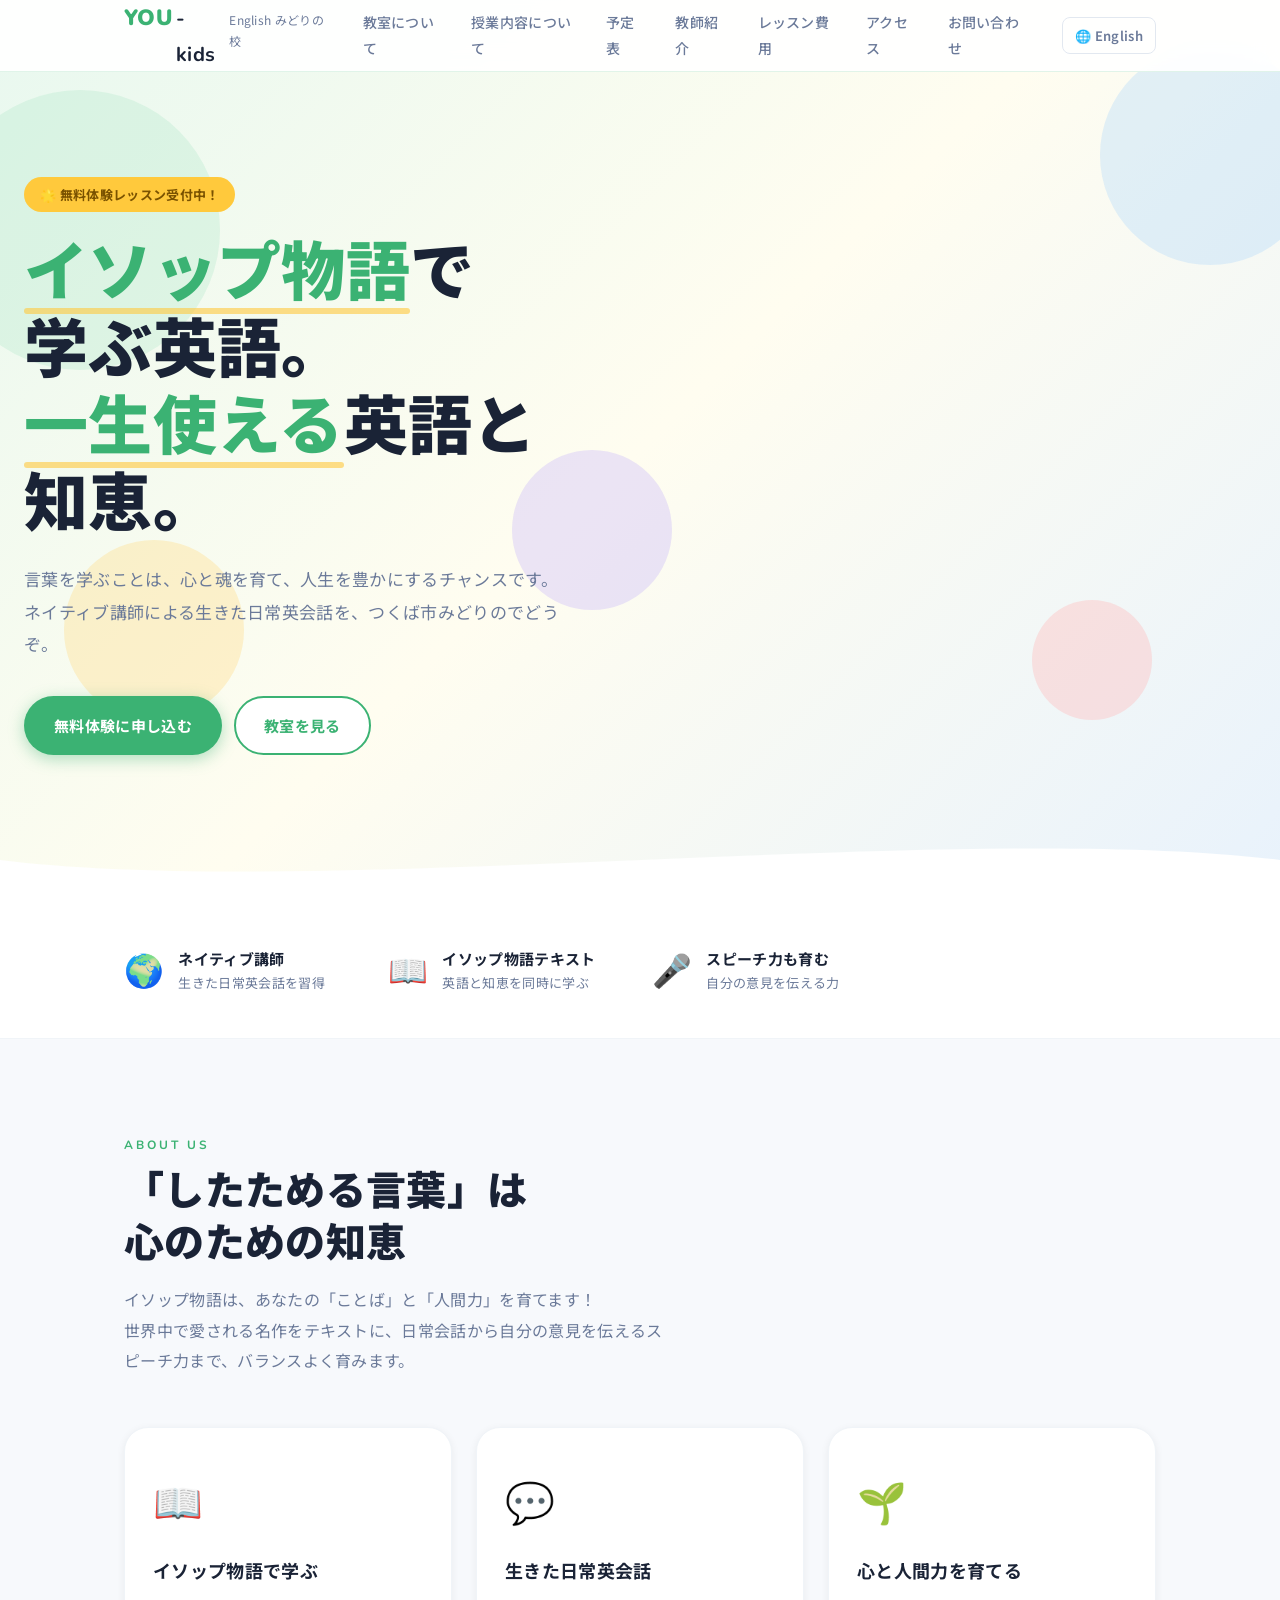
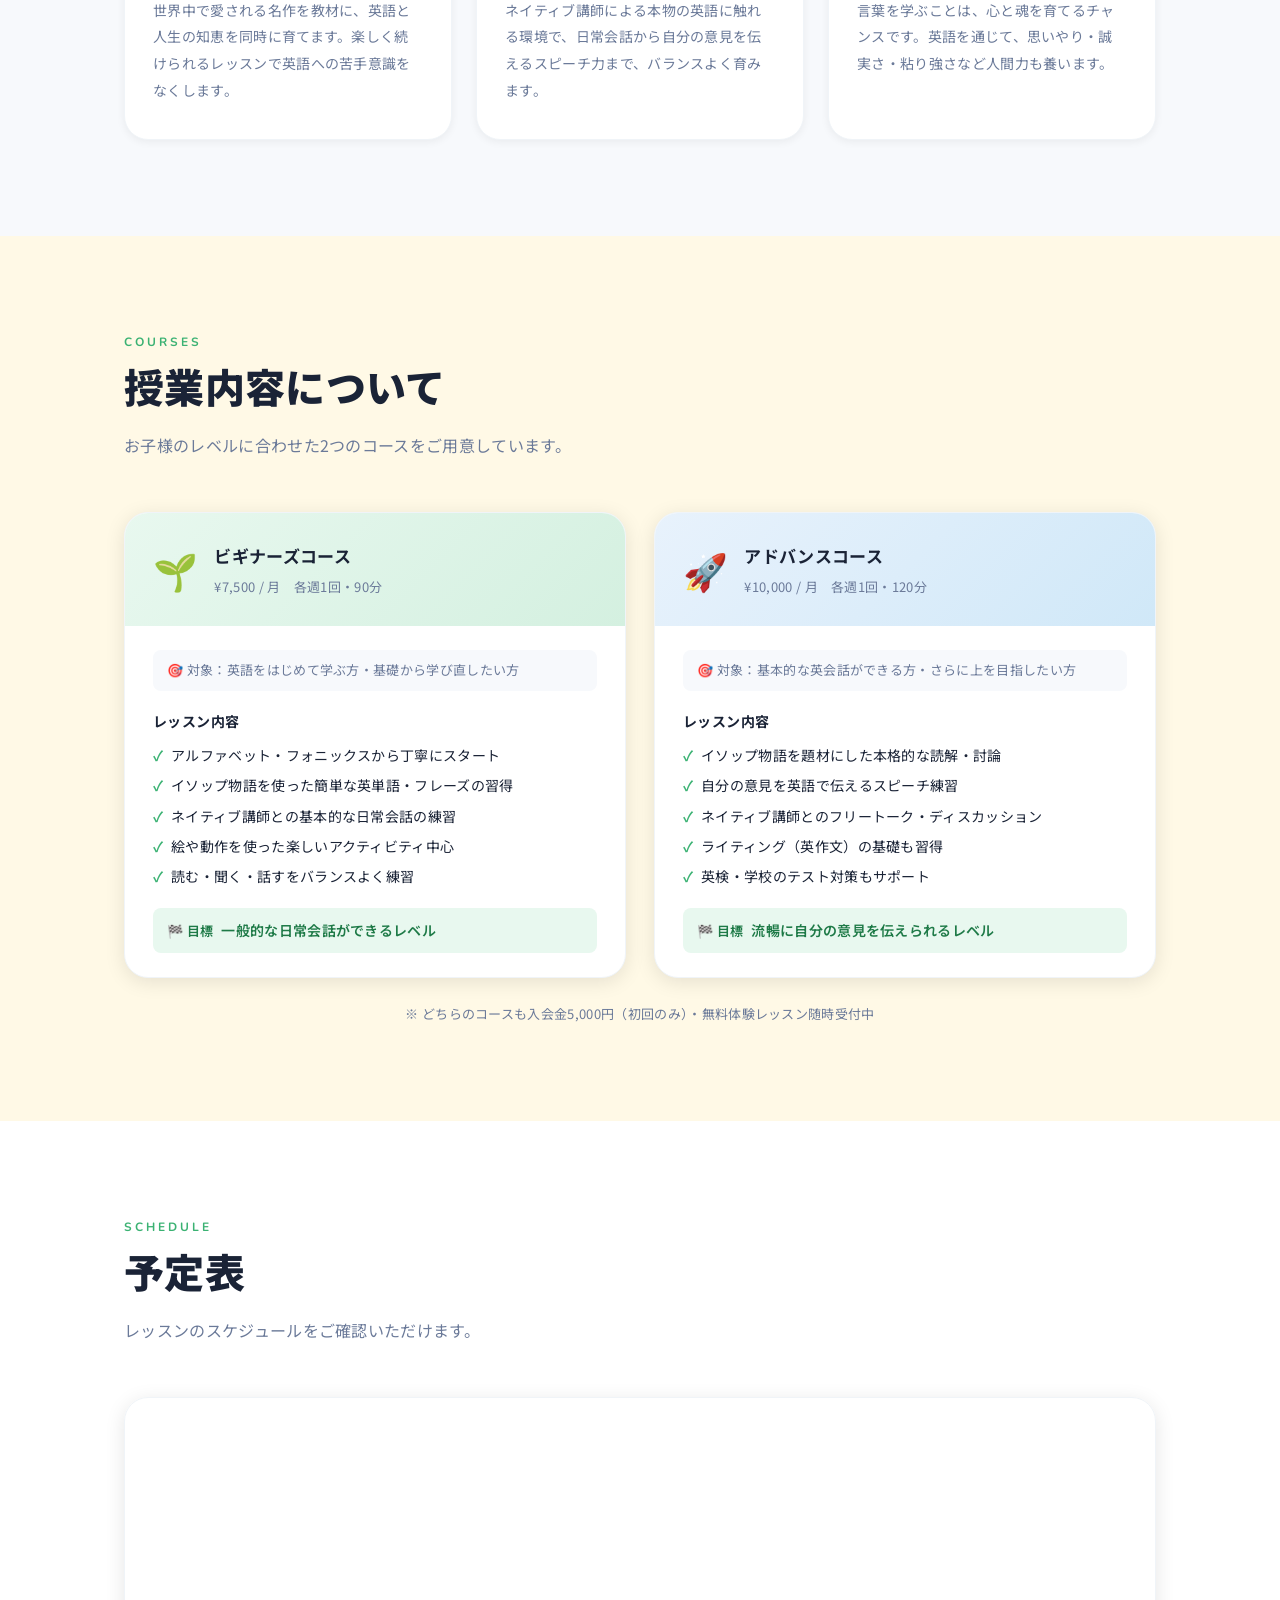
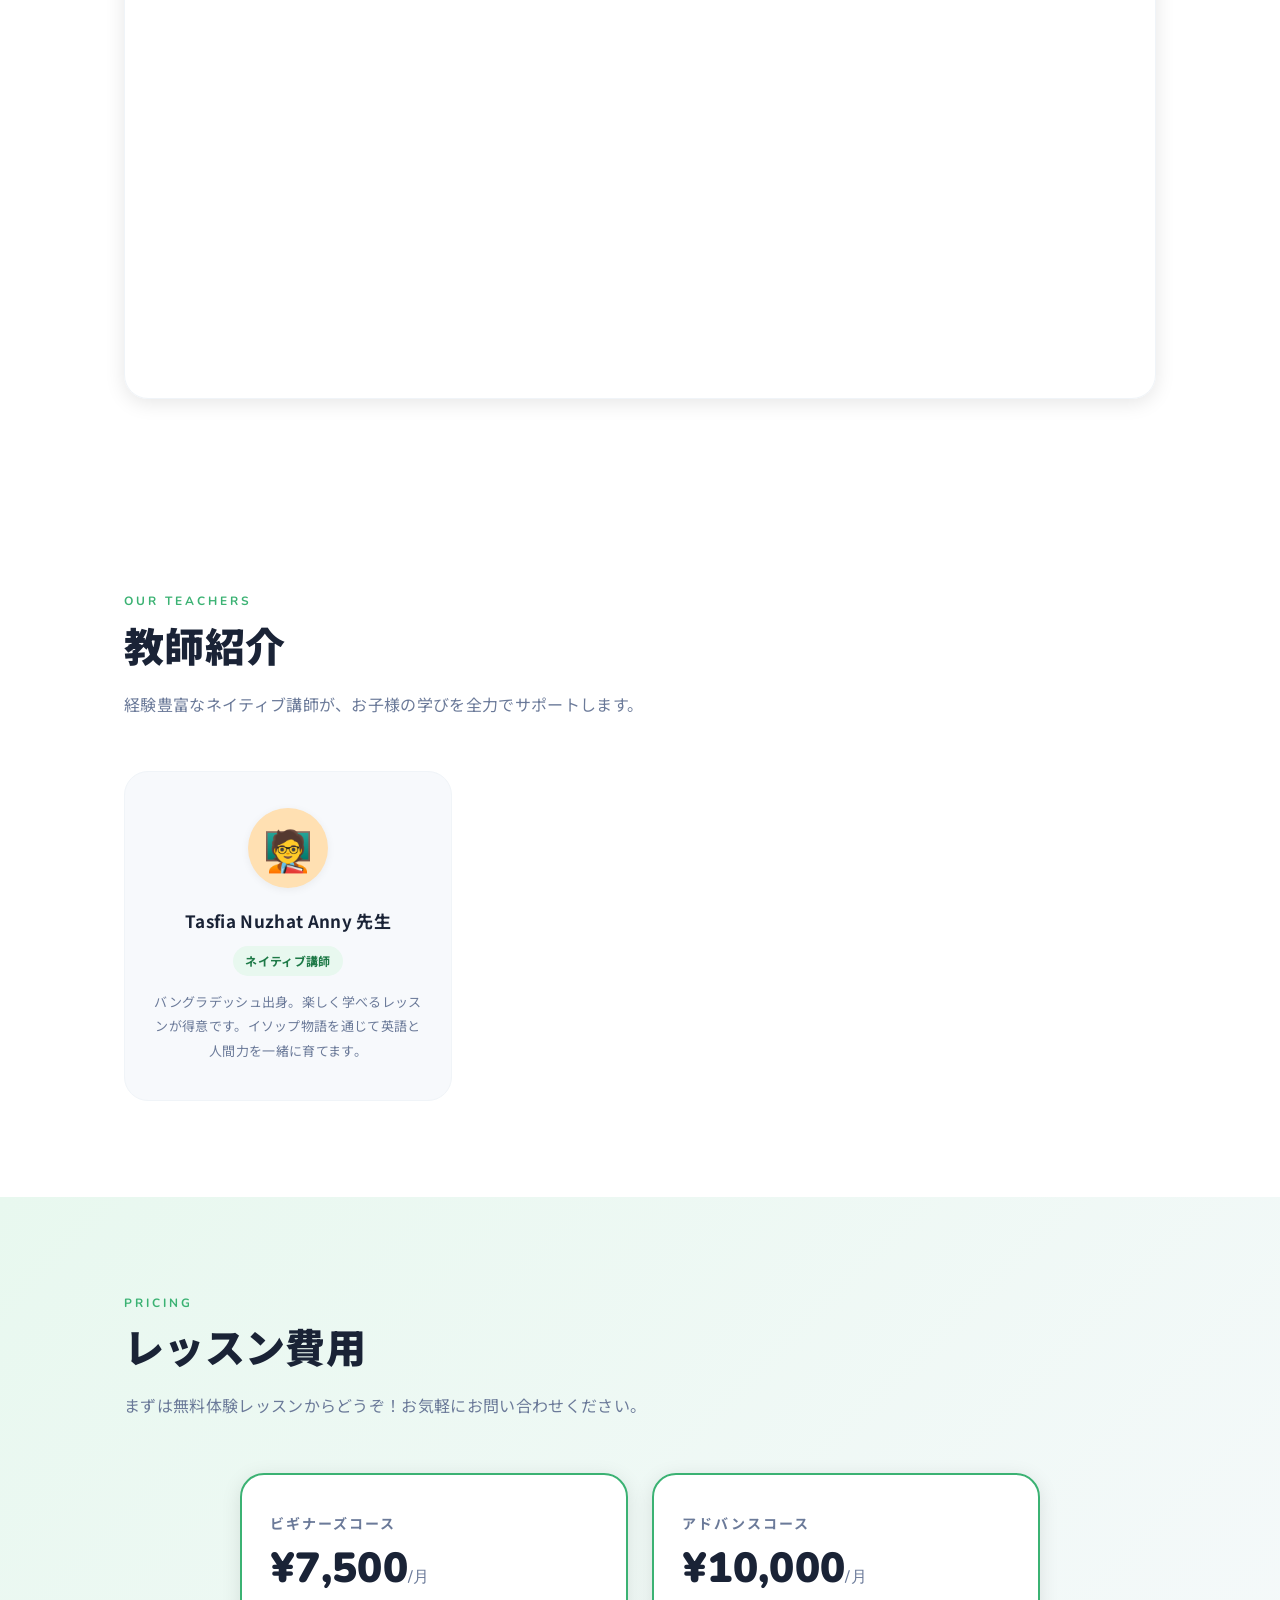
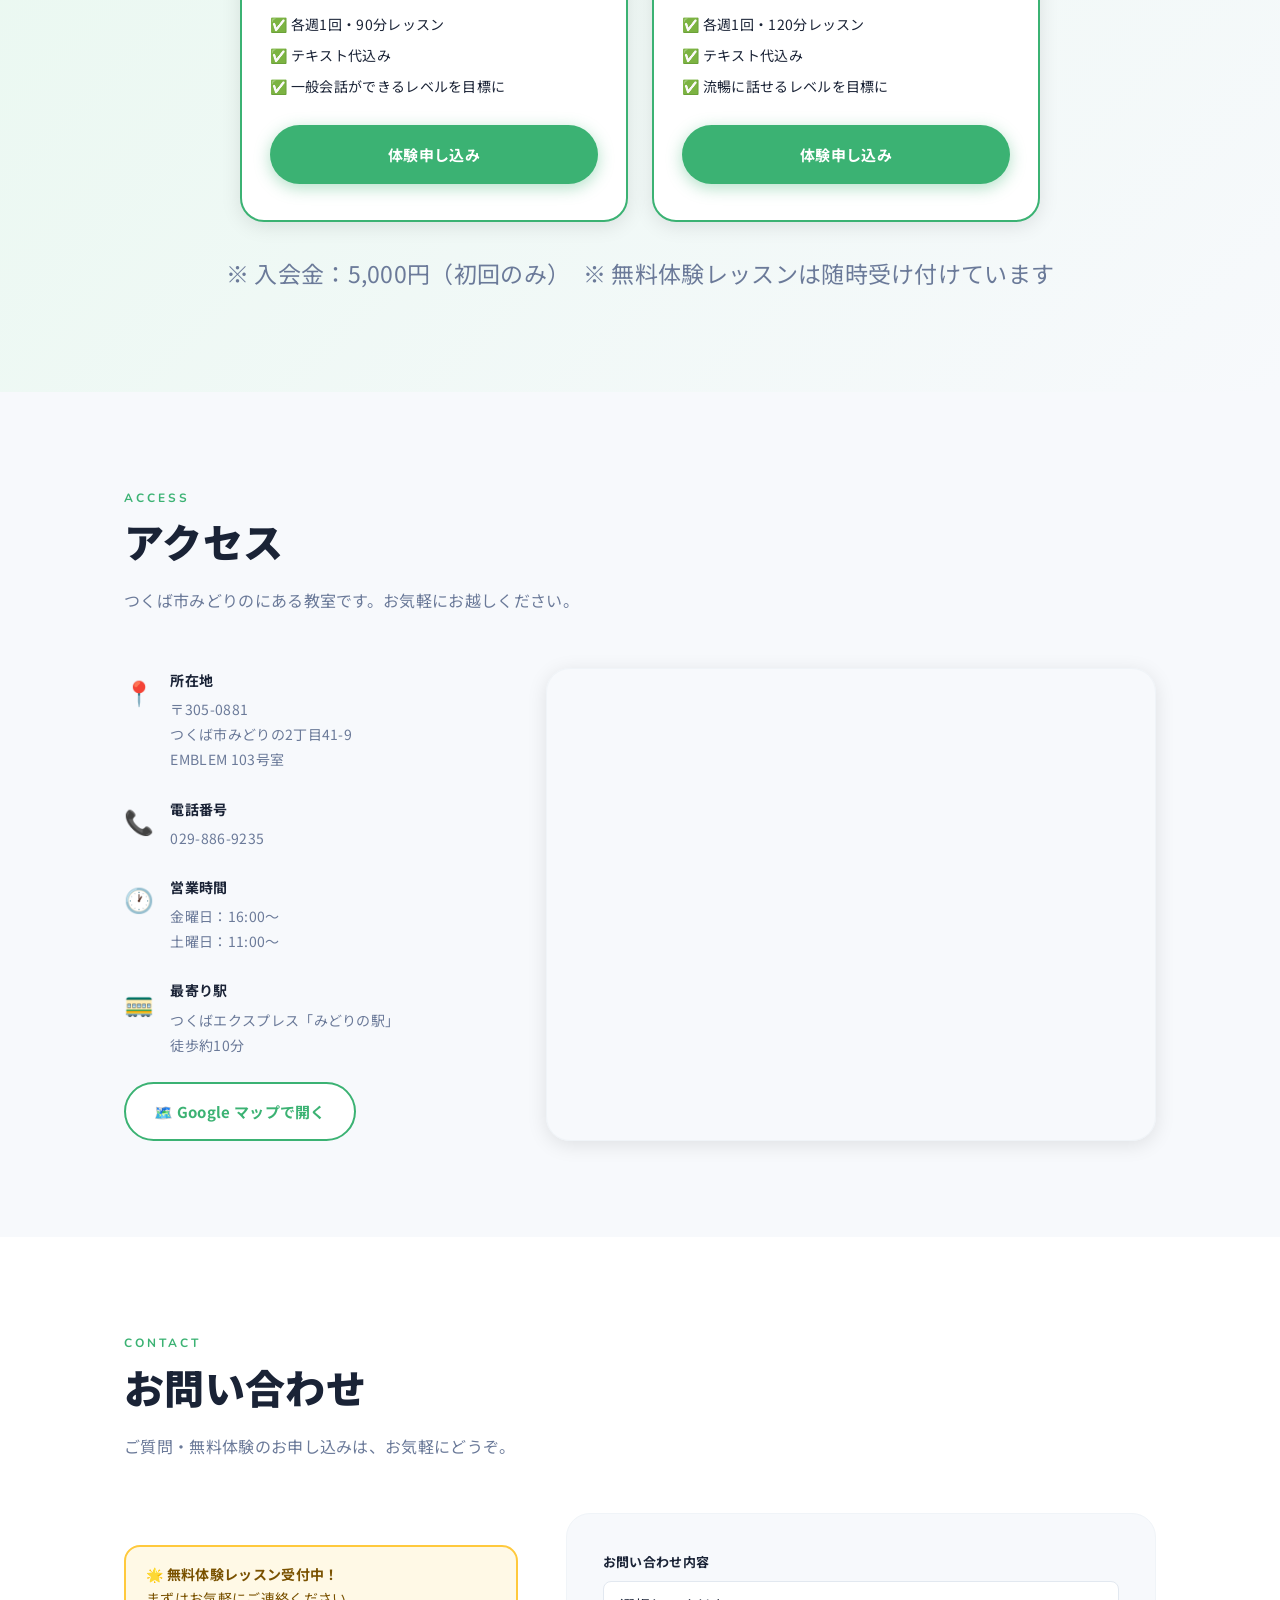
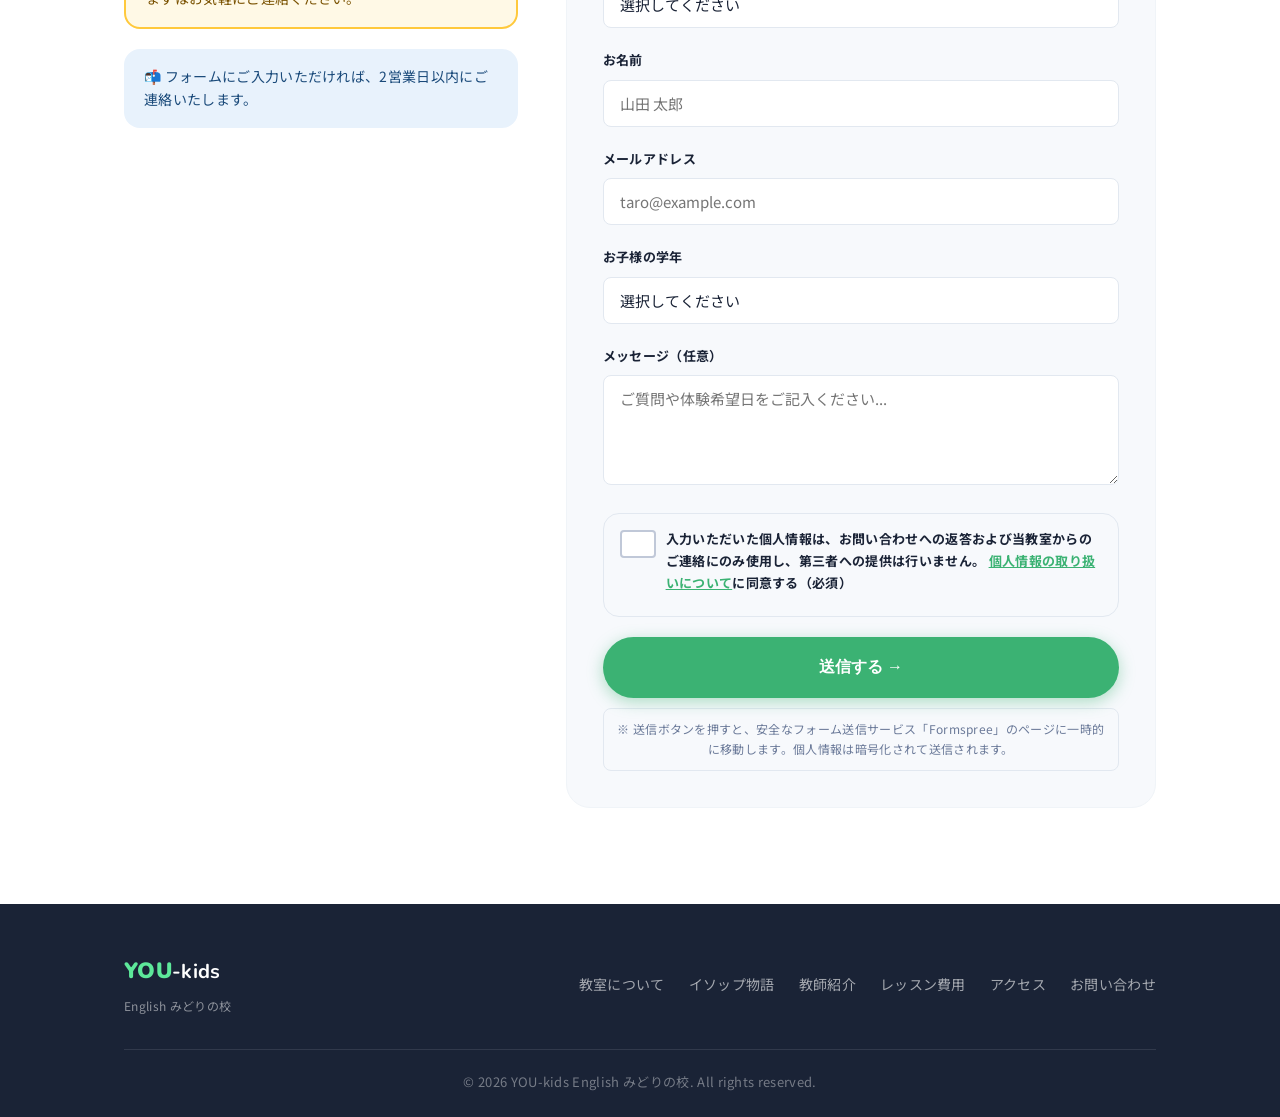
==== commit 9b1c2b24: "add map" ====
--- a/index.html
+++ b/index.html
@@ -3,10 +3,9 @@
 <head>
   <meta charset="UTF-8">
   <meta name="viewport" content="width=device-width, initial-scale=1.0">
-  <title>YOU-kids English みどりの校 | つくば市みどりのの子ども英会話教室</title>
+  <title>YOU-kids English みどりの校</title>
   <link href="https://fonts.googleapis.com/css2?family=Nunito:wght@400;600;700;900&family=Noto+Sans+JP:wght@400;500;700&display=swap" rel="stylesheet">
   <link rel="stylesheet" href="styles.css">
-  <link rel="icon" href="/favicon.png" type="image/png">
   <script src="./script.js" defer></script>
 </head>
 <!-- Google tag (gtag.js) -->
@@ -15,7 +14,6 @@
   window.dataLayer = window.dataLayer || [];
   function gtag(){dataLayer.push(arguments);}
   gtag('js', new Date());
-
   gtag('config', 'G-SRCTEWWT68');
 </script>
 <body>
@@ -37,6 +35,7 @@
           <li class="menu-item"><a href="#calendar">予定表</a></li>
           <li class="menu-item"><a href="#teachers">教師紹介</a></li>
           <li class="menu-item"><a href="#pricing">レッスン費用</a></li>
+          <li class="menu-item"><a href="#access">アクセス</a></li>
           <li class="menu-item"><a href="#contact">お問い合わせ</a></li>
         </ul>
       </nav>
@@ -172,7 +171,7 @@
               <div class="course-icon">🚀</div>
               <div>
                 <div class="course-tag">アドバンスコース</div>
-                <div class="course-price-small">¥12,000 / 月　各週1回・120分</div>
+                <div class="course-price-small">¥10,000 / 月　各週1回・120分</div>
               </div>
             </div>
             <div class="course-body">
@@ -183,7 +182,7 @@
                 <li>自分の意見を英語で伝えるスピーチ練習</li>
                 <li>ネイティブ講師とのフリートーク・ディスカッション</li>
                 <li>ライティング（英作文）の基礎も習得</li>
-                <li>学校のテスト対策もサポート</li>
+                <li>英検・学校のテスト対策もサポート</li>
               </ul>
               <div class="course-goal">
                 <span>🏁 目標</span>流暢に自分の意見を伝えられるレベル
@@ -212,7 +211,6 @@
             scrolling="no"
             title="レッスン予定表"
           ></iframe>
-          
         </div>
       </div>
     </section>
@@ -253,7 +251,7 @@
           </div>
           <div class="pricing-card">
             <div class="pricing-plan">アドバンスコース</div>
-            <div class="pricing-price">¥12,000<span>/月</span></div>
+            <div class="pricing-price">¥10,000<span>/月</span></div>
             <ul class="pricing-list">
               <li>✅ 各週1回・120分レッスン</li>
               <li>✅ テキスト代込み</li>
@@ -266,6 +264,65 @@
       </div>
     </section>
 
+    <!-- アクセス -->
+    <section id="access" class="section section-access">
+      <div class="container">
+        <div class="section-label">Access</div>
+        <h2 class="section-title">アクセス</h2>
+        <p class="section-subtitle">つくば市みどりのにある教室です。お気軽にお越しください。</p>
+        <div class="access-wrapper">
+          <div class="access-info">
+            <div class="access-info-item">
+              <span class="contact-icon">📍</span>
+              <div>
+                <strong>所在地</strong>
+                <p>〒305-0881<br>つくば市みどりの2丁目41-9<br>EMBLEM 103号室</p>
+              </div>
+            </div>
+            <div class="access-info-item">
+              <span class="contact-icon">📞</span>
+              <div>
+                <strong>電話番号</strong>
+                <p><a href="tel:0298869235" class="tel-link">029-886-9235</a></p>
+              </div>
+            </div>
+            <div class="access-info-item">
+              <span class="contact-icon">🕐</span>
+              <div>
+                <strong>営業時間</strong>
+                <p>金曜日：16:00〜<br>土曜日：11:00〜</p>
+              </div>
+            </div>
+            <div class="access-info-item">
+              <span class="contact-icon">🚃</span>
+              <div>
+                <strong>最寄り駅</strong>
+                <p>つくばエクスプレス「みどりの駅」<br>徒歩約10分</p>
+              </div>
+            </div>
+            <a
+              href="https://maps.google.com/?q=つくば市みどりの2丁目41-9+EMBLEM+103号室"
+              target="_blank"
+              rel="noopener noreferrer"
+              class="btn btn-outline access-map-btn"
+            >🗺️ Google マップで開く</a>
+          </div>
+          <div class="access-map">
+            <iframe
+              src="https://www.google.com/maps/embed?pb=!1m18!1m12!1m3!1d3228.8!2d140.0813!3d35.9847!2m3!1f0!2f0!3f0!3m2!1i1024!2i768!4f13.1!3m3!1m2!1s0x60220b2e2e2e2e2f%3A0x0!2z44CSMzA1LTA4ODEg6Iyo5Z-O55yM44Gk44GP44Gw5biC44G_44Gp44KK44Gu77yS5LiB55uu77yU77yR4oiS77yZ!5e0!3m2!1sja!2sjp!4v1700000000000"
+              width="100%"
+              height="100%"
+              style="border:0;"
+              allowfullscreen=""
+              loading="lazy"
+              referrerpolicy="no-referrer-when-downgrade"
+              title="教室の地図"
+            ></iframe>
+          </div>
+        </div>
+      </div>
+    </section>
+
     <!-- お問い合わせ -->
     <section id="contact" class="section section-contact">
       <div class="container">
@@ -273,30 +330,12 @@
         <h2 class="section-title">お問い合わせ</h2>
         <p class="section-subtitle">ご質問・無料体験のお申し込みは、お気軽にどうぞ。</p>
         <div class="contact-wrapper">
-          <div class="contact-info">
-            <div class="contact-info-item">
-              <span class="contact-icon">📍</span>
-              <div>
-                <strong>所在地</strong>
-                <p>〒305-0881<br>つくば市みどりの2丁目41-9<br>EMBLEM 103号室</p>
-              </div>
-            </div>
-            <div class="contact-info-item">
-              <span class="contact-icon">📞</span>
-              <div>
-                <strong>電話番号</strong>
-                <p>029-886-9235</p>
-              </div>
-            </div>
-            <div class="contact-info-item">
-              <span class="contact-icon">🕐</span>
-              <div>
-                <strong>営業時間</strong>
-                <p>金曜日：16:00〜<br>土曜日：11:00〜</p>
-              </div>
-            </div>
+          <div class="contact-special-side">
             <div class="contact-special">
               🌟 <strong>無料体験レッスン受付中！</strong><br>まずはお気軽にご連絡ください。
+            </div>
+            <div class="contact-note-box">
+              <p>📬 フォームにご入力いただければ、2営業日以内にご連絡いたします。</p>
             </div>
           </div>
           <form class="contact-form" action="https://formspree.io/f/maqkqgan" method="POST">
@@ -343,7 +382,7 @@
               </div>
             </div>
             <button type="submit" class="btn btn-primary btn-full btn-large">送信する →</button>
-            <p class="form-redirect-note">※ 送信ボタンを押すと、フォーム送信サービス「Formspree」のページに一時的に移動します。個人情報は暗号化されて送信されます。</p>
+            <p class="form-redirect-note">※ 送信ボタンを押すと、安全なフォーム送信サービス「Formspree」のページに一時的に移動します。個人情報は暗号化されて送信されます。</p>
           </form>
         </div>
       </div>
@@ -399,6 +438,7 @@
           <a href="#stories">イソップ物語</a>
           <a href="#teachers">教師紹介</a>
           <a href="#pricing">レッスン費用</a>
+          <a href="#access">アクセス</a>
           <a href="#contact">お問い合わせ</a>
         </nav>
       </div>
--- a/styles.css
+++ b/styles.css
@@ -886,6 +886,94 @@
 }
 
 /* ===========================
+   ACCESS
+=========================== */
+.section-access { background: var(--bg-soft); }
+
+.access-wrapper {
+  display: grid;
+  grid-template-columns: 1fr 1.6fr;
+  gap: 40px;
+  align-items: stretch;
+}
+
+.access-info {
+  display: flex;
+  flex-direction: column;
+  gap: 0;
+}
+
+.access-info-item {
+  display: flex;
+  gap: 16px;
+  margin-bottom: 24px;
+  align-items: flex-start;
+}
+.access-info-item strong {
+  display: block;
+  font-size: 14px;
+  font-weight: 700;
+  color: var(--text);
+  margin-bottom: 4px;
+}
+.access-info-item p {
+  font-size: 14px;
+  color: var(--text-muted);
+  line-height: 1.8;
+}
+
+.access-map-btn {
+  display: inline-flex;
+  margin-top: auto;
+  align-self: flex-start;
+}
+
+.access-map {
+  border-radius: var(--radius-lg);
+  overflow: hidden;
+  box-shadow: var(--shadow-md);
+  min-height: 380px;
+  border: 1px solid #f0f4f8;
+}
+.access-map iframe {
+  display: block;
+  width: 100%;
+  height: 100%;
+  min-height: 380px;
+}
+
+/* お問い合わせ：住所情報を除いたシンプルな左カラム */
+.contact-special-side {
+  display: flex;
+  flex-direction: column;
+  gap: 20px;
+}
+.contact-note-box {
+  background: var(--blue-light);
+  border-radius: var(--radius-md);
+  padding: 16px 20px;
+  font-size: 14px;
+  color: #1a4a7a;
+  line-height: 1.7;
+}
+
+/* tel リンク */
+.tel-link {
+  color: var(--text-muted);
+  text-decoration: none;
+}
+.tel-link:hover {
+  color: var(--green);
+  text-decoration: underline;
+}
+
+@media (max-width: 900px) {
+  .access-wrapper { grid-template-columns: 1fr; }
+  .access-map { min-height: 300px; }
+  .access-map iframe { min-height: 300px; }
+}
+
+/* ===========================
    PRIVACY POLICY
 =========================== */
 .section-privacy { background: var(--bg-soft); }
@@ -1059,11 +1147,11 @@
 
 /* lang-switch link in header */
 .lang-switch {
-  font-size: 8px;
+  font-size: 13px;
   font-weight: 600;
   color: var(--text-muted);
   text-decoration: none;
-  padding: 3px 12px;
+  padding: 6px 12px;
   border-radius: var(--radius-sm);
   border: 1.5px solid #e2e8f0;
   white-space: nowrap;
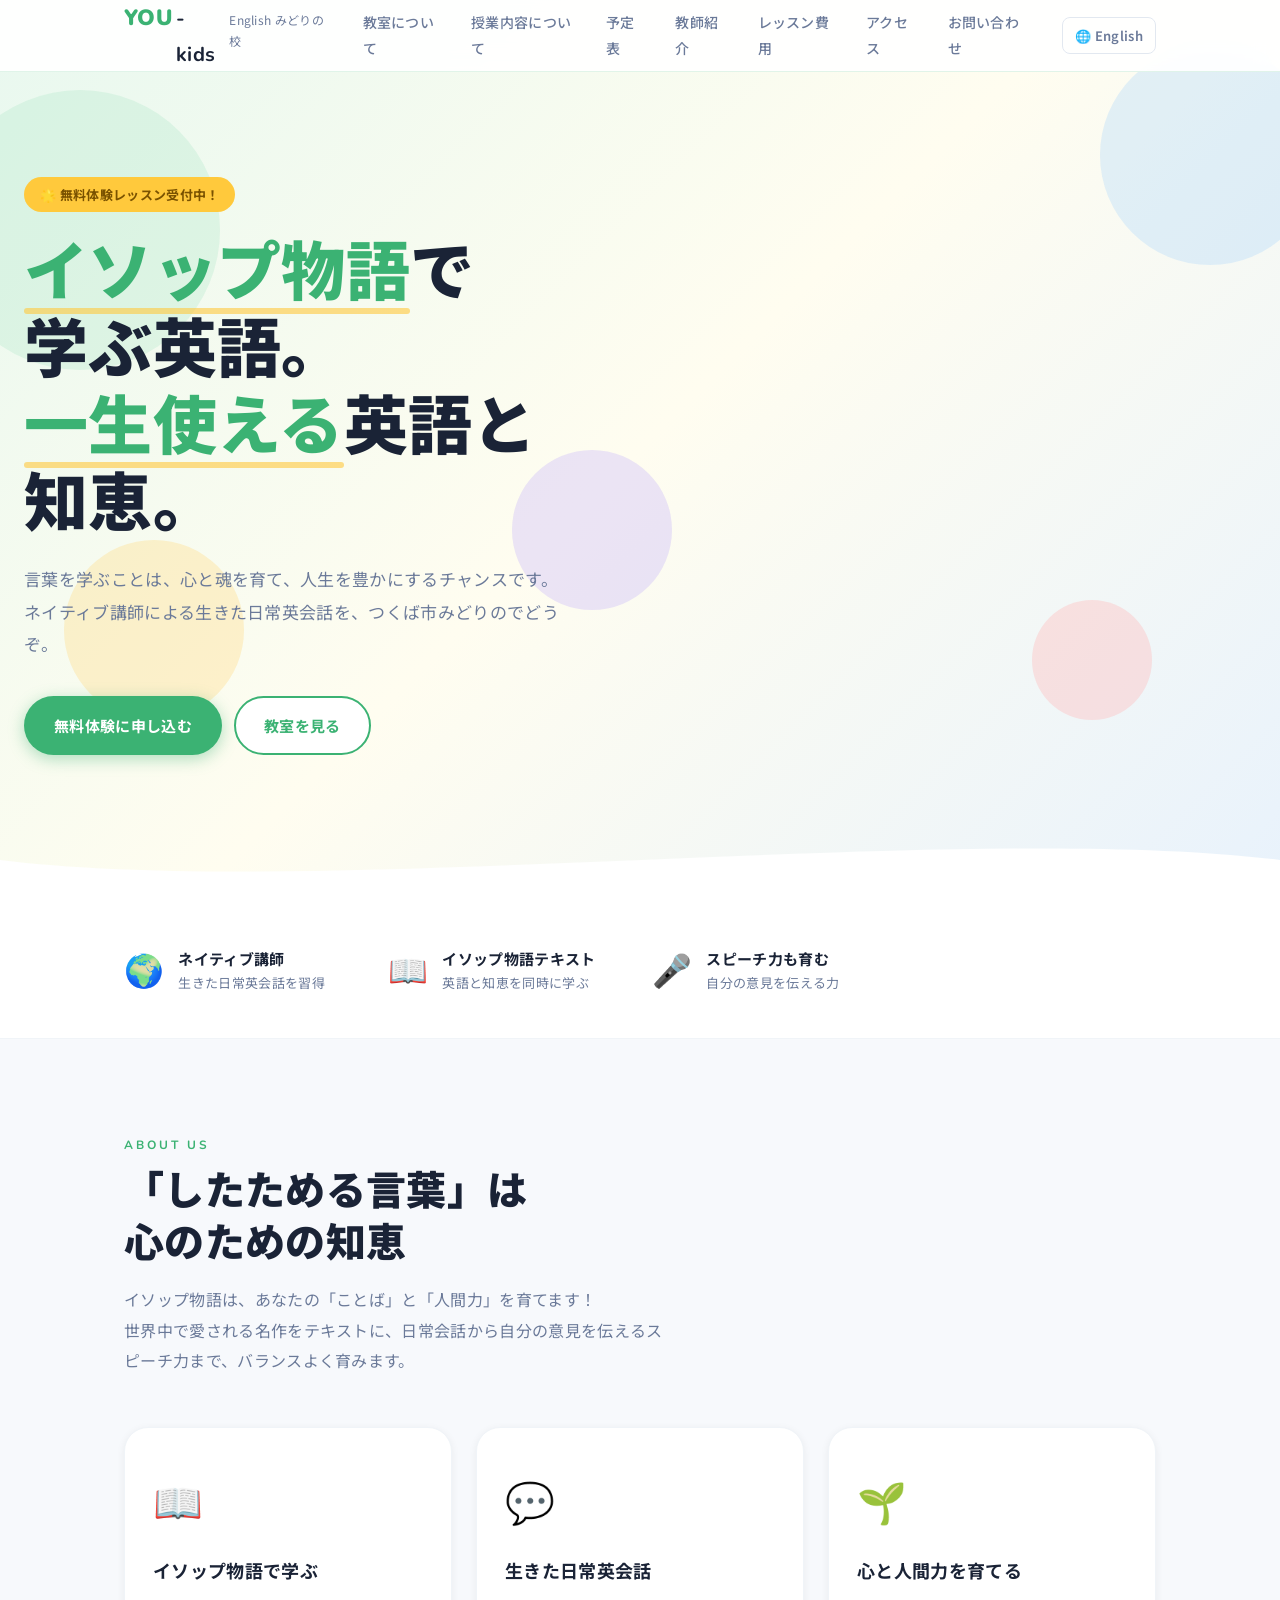
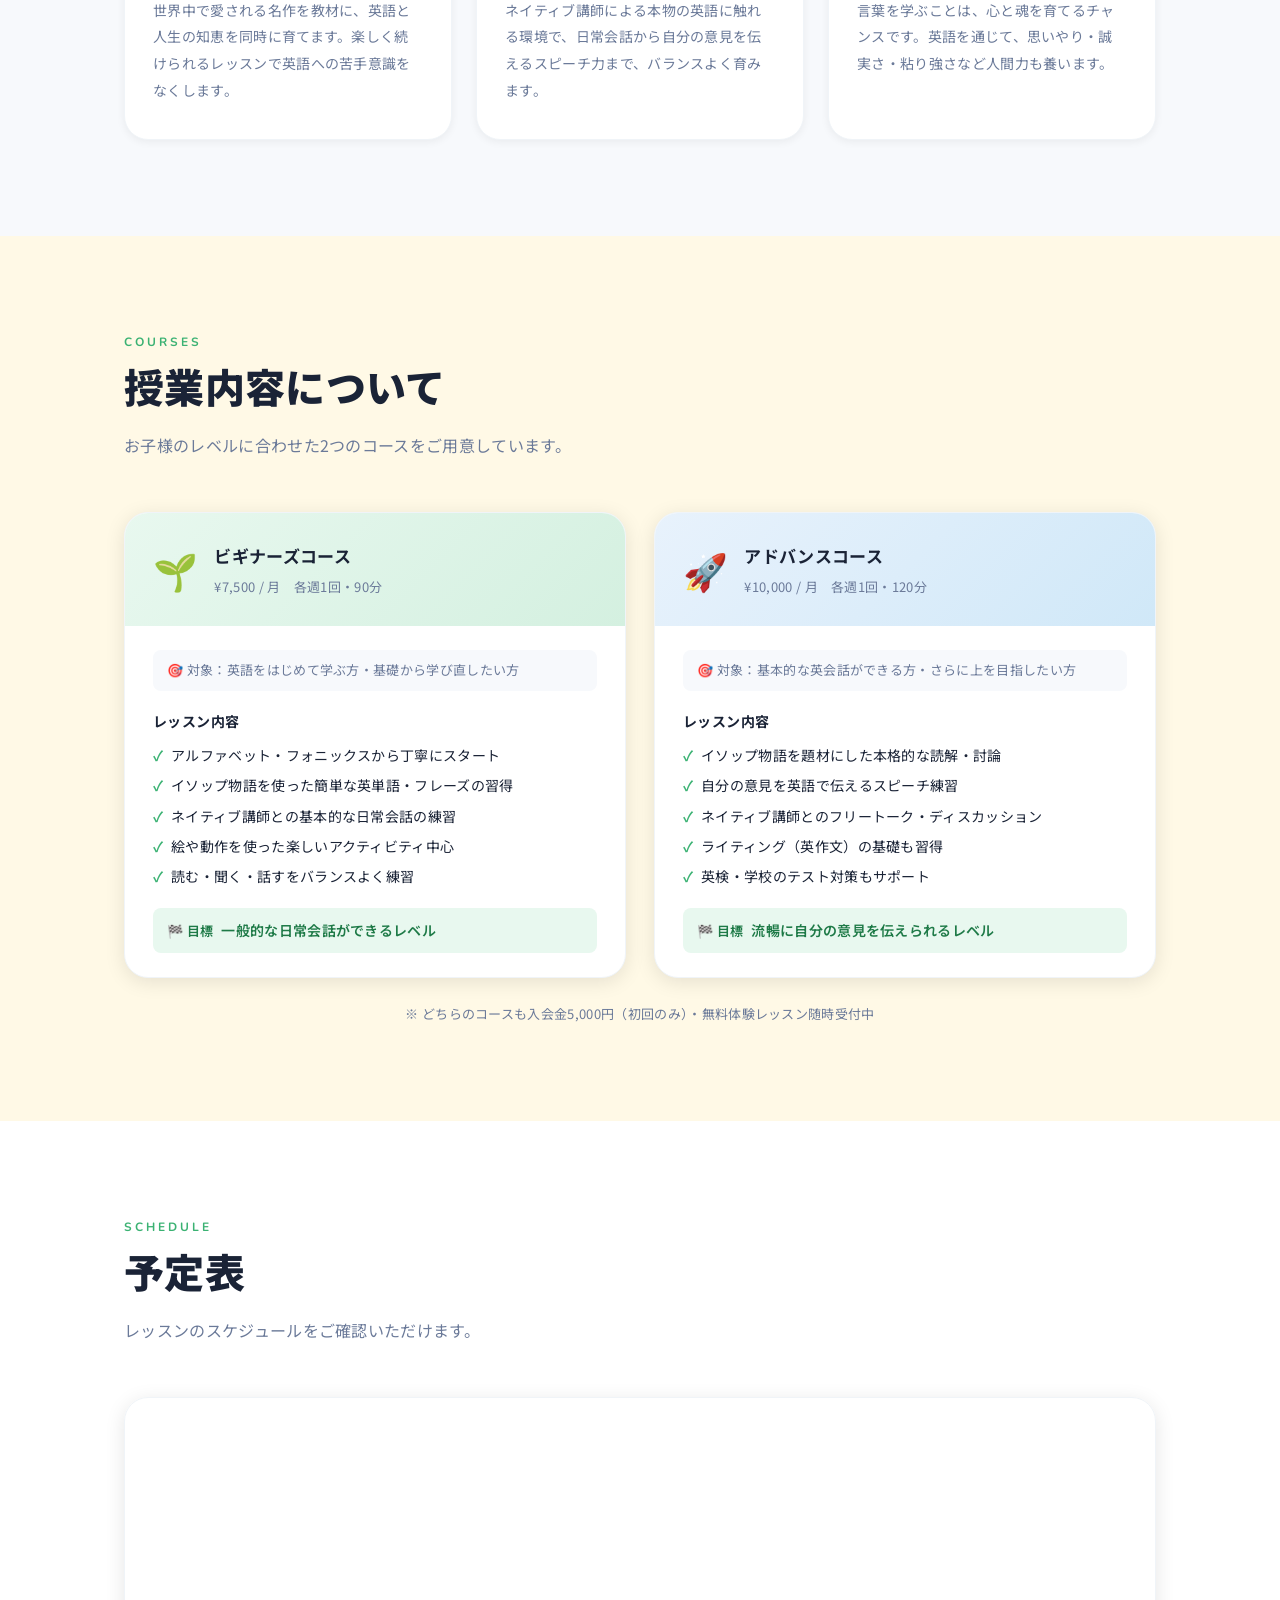
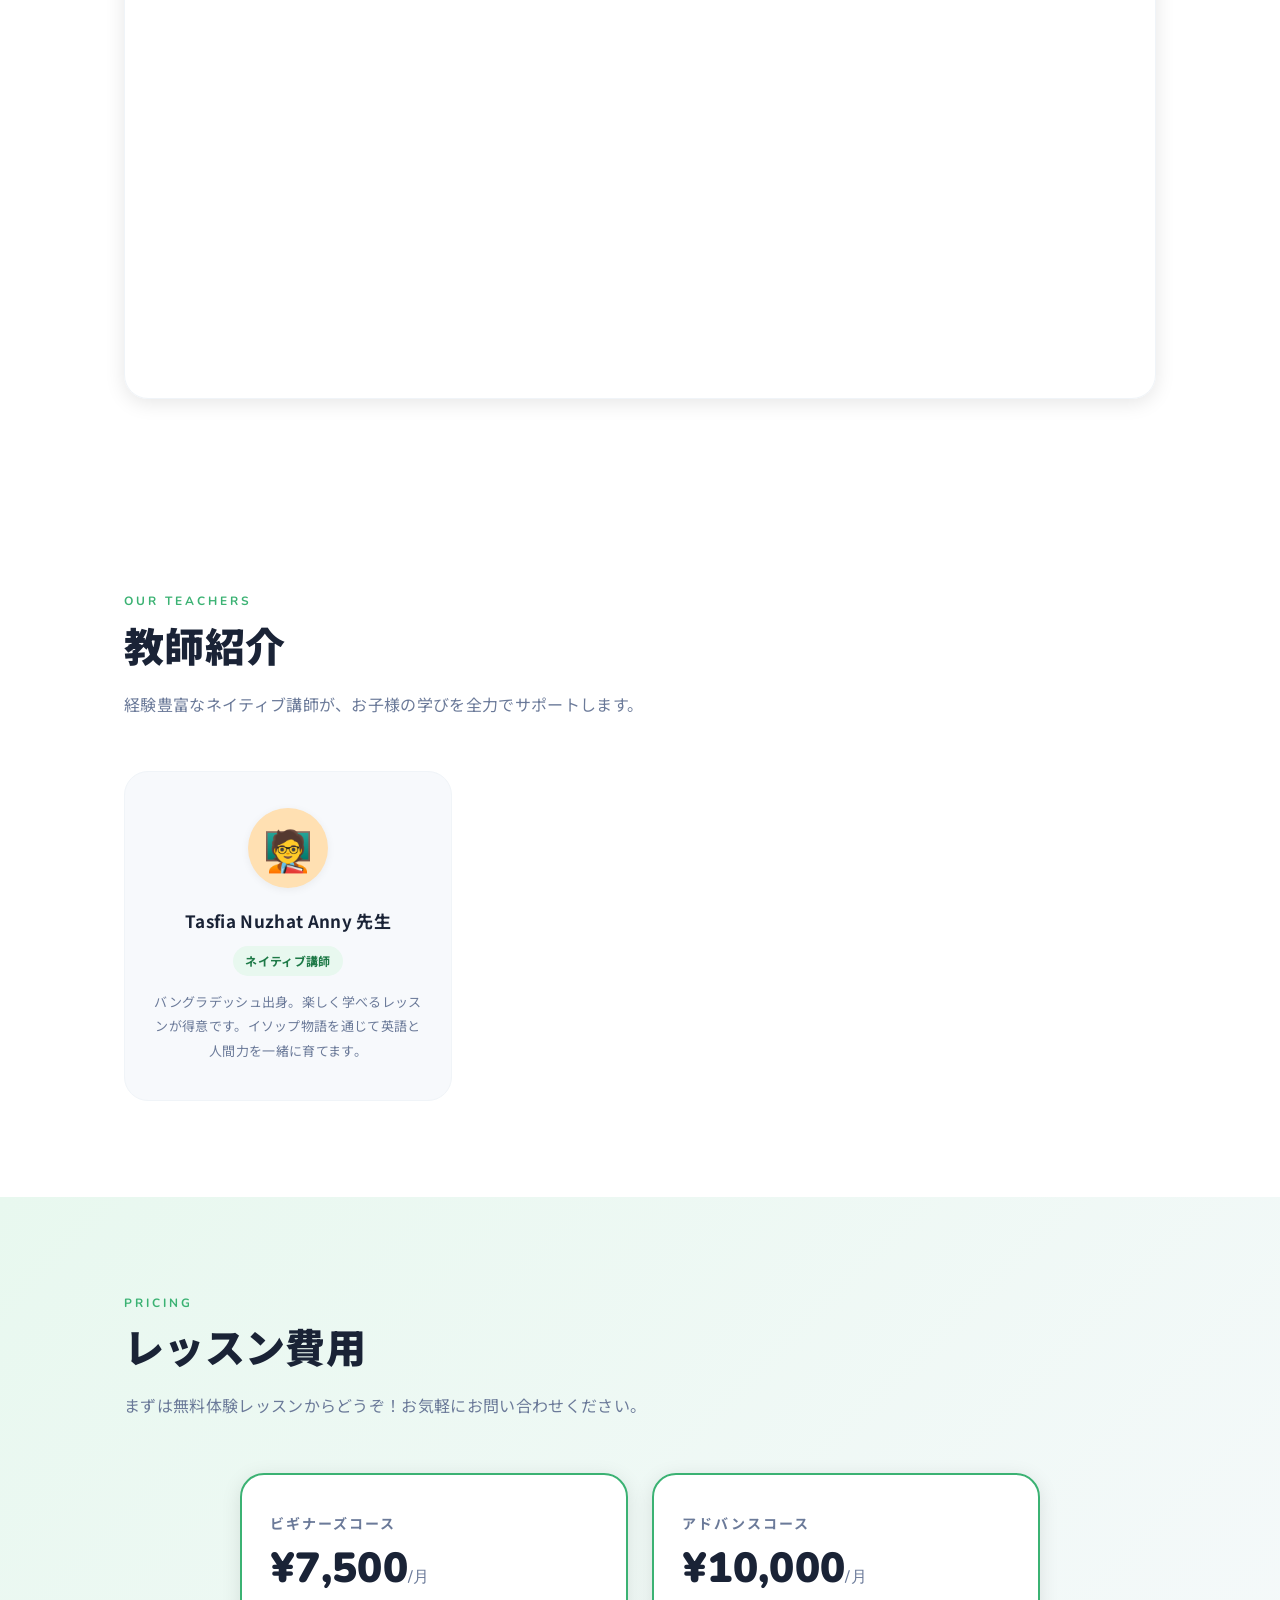
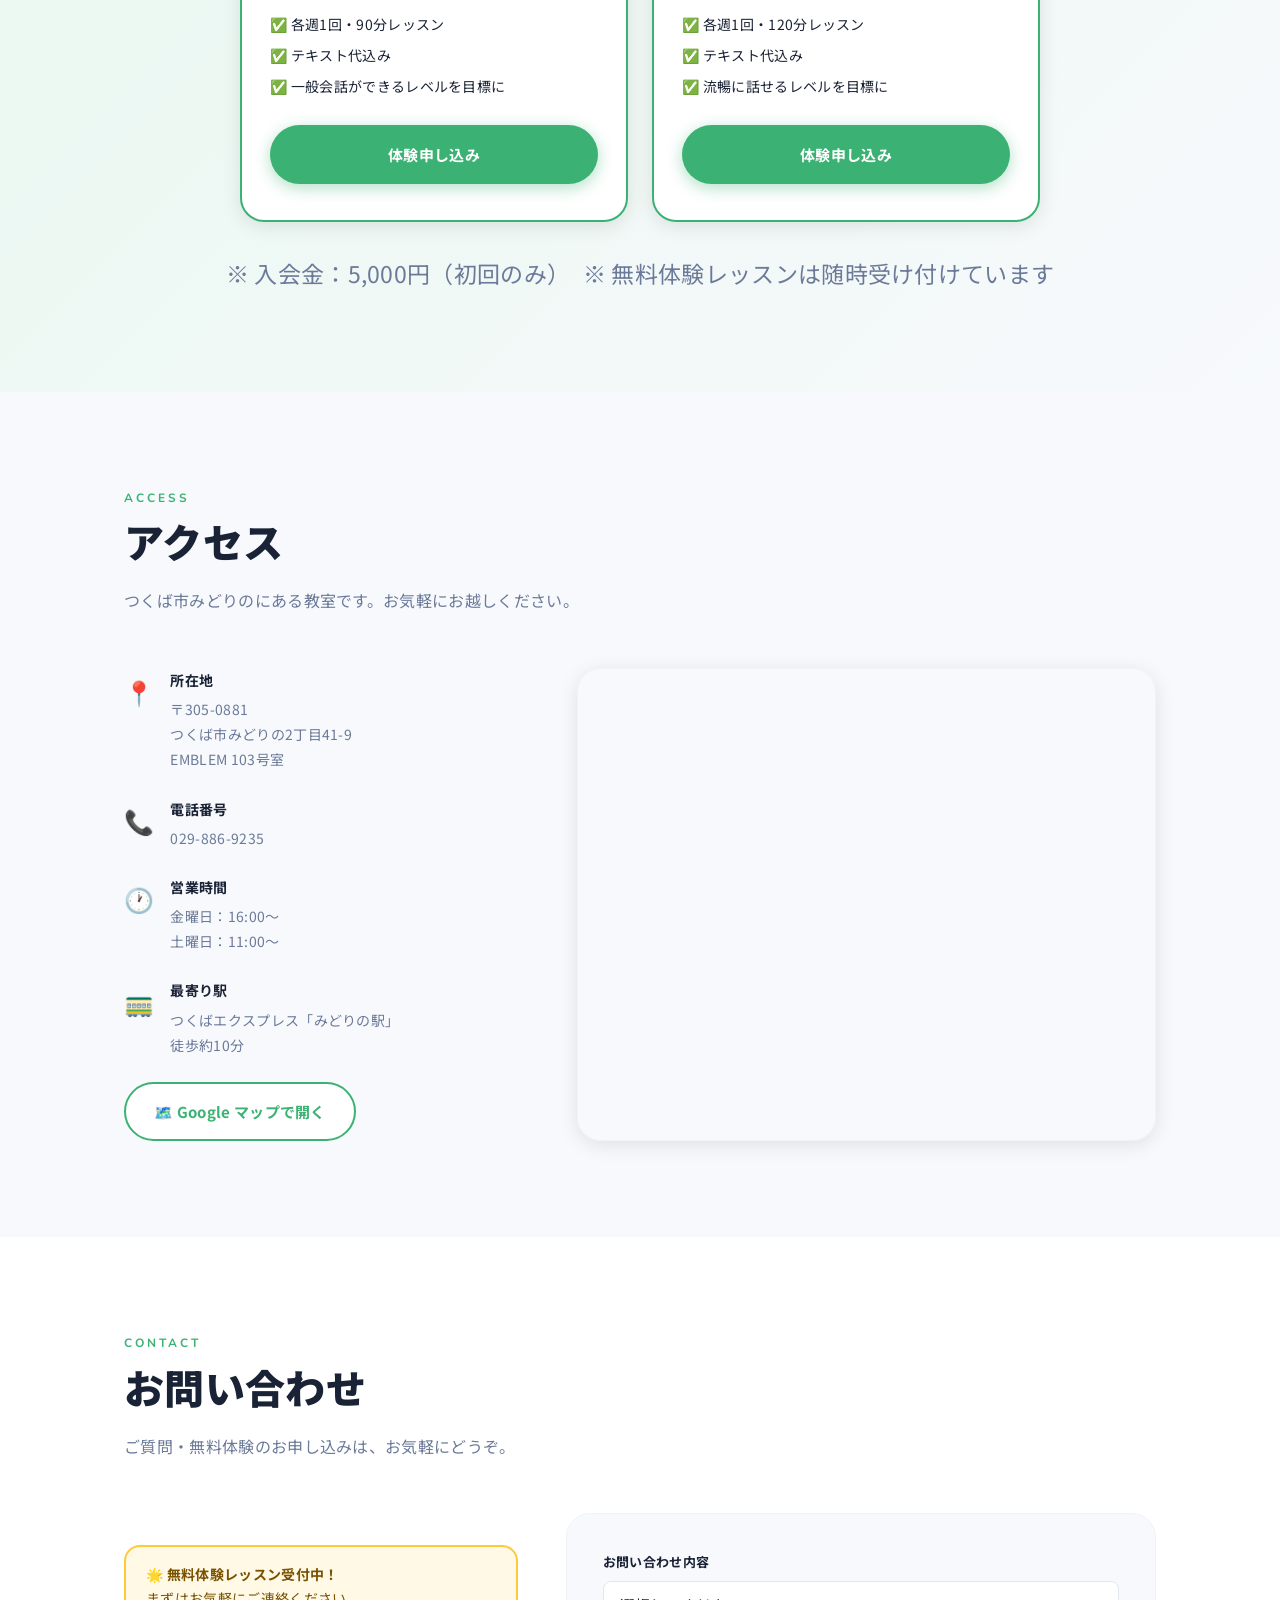
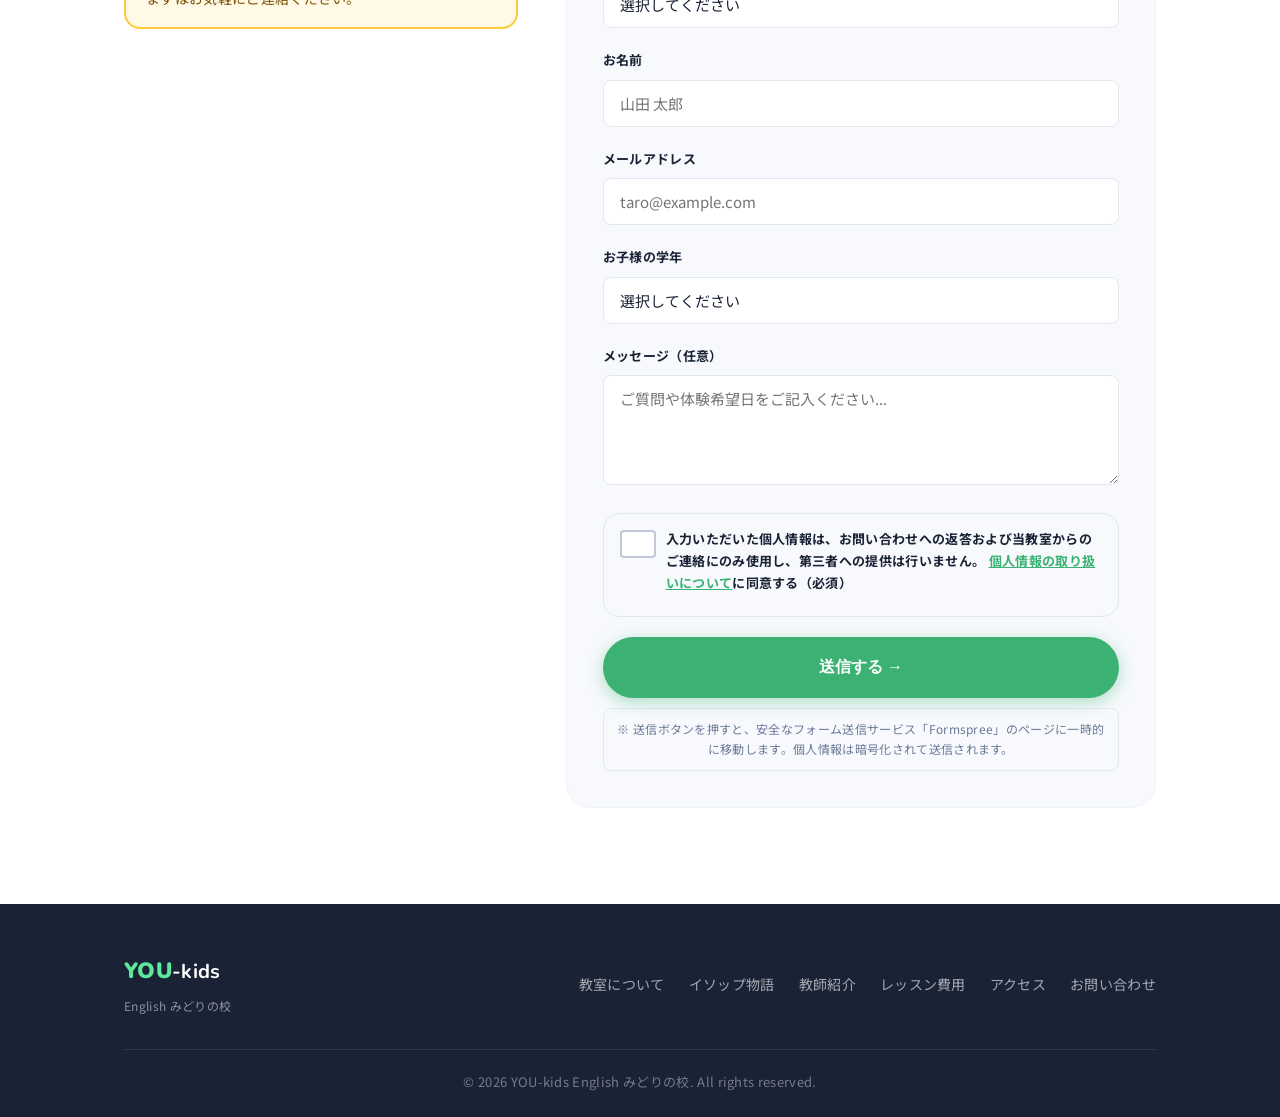
==== commit fa0cc05b: "Update index.html" ====
--- a/index.html
+++ b/index.html
@@ -334,9 +334,6 @@
             <div class="contact-special">
               🌟 <strong>無料体験レッスン受付中！</strong><br>まずはお気軽にご連絡ください。
             </div>
-            <div class="contact-note-box">
-              <p>📬 フォームにご入力いただければ、2営業日以内にご連絡いたします。</p>
-            </div>
           </div>
           <form class="contact-form" action="https://formspree.io/f/maqkqgan" method="POST">
             <div class="form-group">
--- a/styles.css
+++ b/styles.css
@@ -886,94 +886,6 @@
 }
 
 /* ===========================
-   ACCESS
-=========================== */
-.section-access { background: var(--bg-soft); }
-
-.access-wrapper {
-  display: grid;
-  grid-template-columns: 1fr 1.6fr;
-  gap: 40px;
-  align-items: stretch;
-}
-
-.access-info {
-  display: flex;
-  flex-direction: column;
-  gap: 0;
-}
-
-.access-info-item {
-  display: flex;
-  gap: 16px;
-  margin-bottom: 24px;
-  align-items: flex-start;
-}
-.access-info-item strong {
-  display: block;
-  font-size: 14px;
-  font-weight: 700;
-  color: var(--text);
-  margin-bottom: 4px;
-}
-.access-info-item p {
-  font-size: 14px;
-  color: var(--text-muted);
-  line-height: 1.8;
-}
-
-.access-map-btn {
-  display: inline-flex;
-  margin-top: auto;
-  align-self: flex-start;
-}
-
-.access-map {
-  border-radius: var(--radius-lg);
-  overflow: hidden;
-  box-shadow: var(--shadow-md);
-  min-height: 380px;
-  border: 1px solid #f0f4f8;
-}
-.access-map iframe {
-  display: block;
-  width: 100%;
-  height: 100%;
-  min-height: 380px;
-}
-
-/* お問い合わせ：住所情報を除いたシンプルな左カラム */
-.contact-special-side {
-  display: flex;
-  flex-direction: column;
-  gap: 20px;
-}
-.contact-note-box {
-  background: var(--blue-light);
-  border-radius: var(--radius-md);
-  padding: 16px 20px;
-  font-size: 14px;
-  color: #1a4a7a;
-  line-height: 1.7;
-}
-
-/* tel リンク */
-.tel-link {
-  color: var(--text-muted);
-  text-decoration: none;
-}
-.tel-link:hover {
-  color: var(--green);
-  text-decoration: underline;
-}
-
-@media (max-width: 900px) {
-  .access-wrapper { grid-template-columns: 1fr; }
-  .access-map { min-height: 300px; }
-  .access-map iframe { min-height: 300px; }
-}
-
-/* ===========================
    PRIVACY POLICY
 =========================== */
 .section-privacy { background: var(--bg-soft); }
@@ -1145,7 +1057,7 @@
   .contact-wrapper { grid-template-columns: 1fr; }
 }
 
-/* lang-switch link in header */
+/* lang-switch */
 .lang-switch {
   font-size: 13px;
   font-weight: 600;
@@ -1155,8 +1067,8 @@
   border-radius: var(--radius-sm);
   border: 1.5px solid #e2e8f0;
   white-space: nowrap;
+  flex-shrink: 0;
   transition: color 0.2s, border-color 0.2s, background 0.2s;
-  flex-shrink: 0;
 }
 .lang-switch:hover {
   color: var(--green);
@@ -1164,23 +1076,26 @@
   background: var(--green-light);
 }
 
+/* tel リンク */
+.tel-link {
+  color: var(--text-muted);
+  text-decoration: none;
+}
+.tel-link:hover {
+  color: var(--green);
+  text-decoration: underline;
+}
+
 @media (max-width: 768px) {
   .logo-sub { display: none; }
 }
 
 @media (max-width: 640px) {
-  .header-inner {
-    padding: 0 16px;
-    gap: 12px;
-  }
+  .header-inner { padding: 0 16px; gap: 12px; }
   .logo-sub { display: none; }
   .logo-you { font-size: 18px; }
   .logo-kids { font-size: 16px; }
-
-  .lang-switch {
-    font-size: 12px;
-    padding: 5px 8px;
-  }
+  .lang-switch { font-size: 12px; padding: 5px 8px; }
 
   .nav-toggle { display: flex; }
   .nav {
@@ -1200,4 +1115,97 @@
   .illus-circle { width: 160px; height: 160px; }
   .illus-alpha { font-size: 24px; }
   .contact-form { padding: 24px; }
-}+}
+
+/* ===========================
+   ACCESS
+=========================== */
+.section-access { background: var(--bg-soft); }
+
+.access-wrapper {
+  display: grid;
+  grid-template-columns: 1fr 1.4fr;
+  gap: 40px;
+  align-items: stretch;
+}
+
+/* PC: 情報が左、マップが右 */
+.access-info { order: 1; }
+.access-map  { order: 2; }
+
+.access-info {
+  display: flex;
+  flex-direction: column;
+}
+
+.access-info-item {
+  display: flex;
+  gap: 16px;
+  margin-bottom: 24px;
+  align-items: flex-start;
+}
+.access-info-item strong {
+  display: block;
+  font-size: 14px;
+  font-weight: 700;
+  color: var(--text);
+  margin-bottom: 4px;
+}
+.access-info-item p {
+  font-size: 14px;
+  color: var(--text-muted);
+  line-height: 1.8;
+}
+
+.access-map-btn {
+  margin-top: auto;
+  align-self: flex-start;
+}
+
+.access-map {
+  border-radius: var(--radius-lg);
+  overflow: hidden;
+  box-shadow: var(--shadow-md);
+  min-height: 400px;
+  border: 1px solid #f0f4f8;
+}
+.access-map iframe {
+  display: block;
+  width: 100%;
+  height: 100%;
+  min-height: 400px;
+}
+
+@media (max-width: 900px) {
+  .access-wrapper { grid-template-columns: 1fr; }
+  .access-info { order: 1; }
+  .access-map  { order: 2; min-height: 300px; }
+  .access-map iframe { min-height: 300px; }
+  .access-map-btn { margin-top: 8px; }
+}
+
+/* お問い合わせ左カラム */
+.contact-side {
+  display: flex;
+  flex-direction: column;
+  gap: 16px;
+}
+
+.contact-note-box {
+  background: var(--blue-light);
+  border-radius: var(--radius-md);
+  padding: 16px 20px;
+  font-size: 14px;
+  color: #1a4a7a;
+  line-height: 1.7;
+}
+.contact-note-access {
+  background: var(--green-light);
+  color: var(--green-dark);
+}
+.access-link {
+  color: var(--green-dark);
+  font-weight: 700;
+  text-decoration: underline;
+}
+.access-link:hover { color: var(--green); }
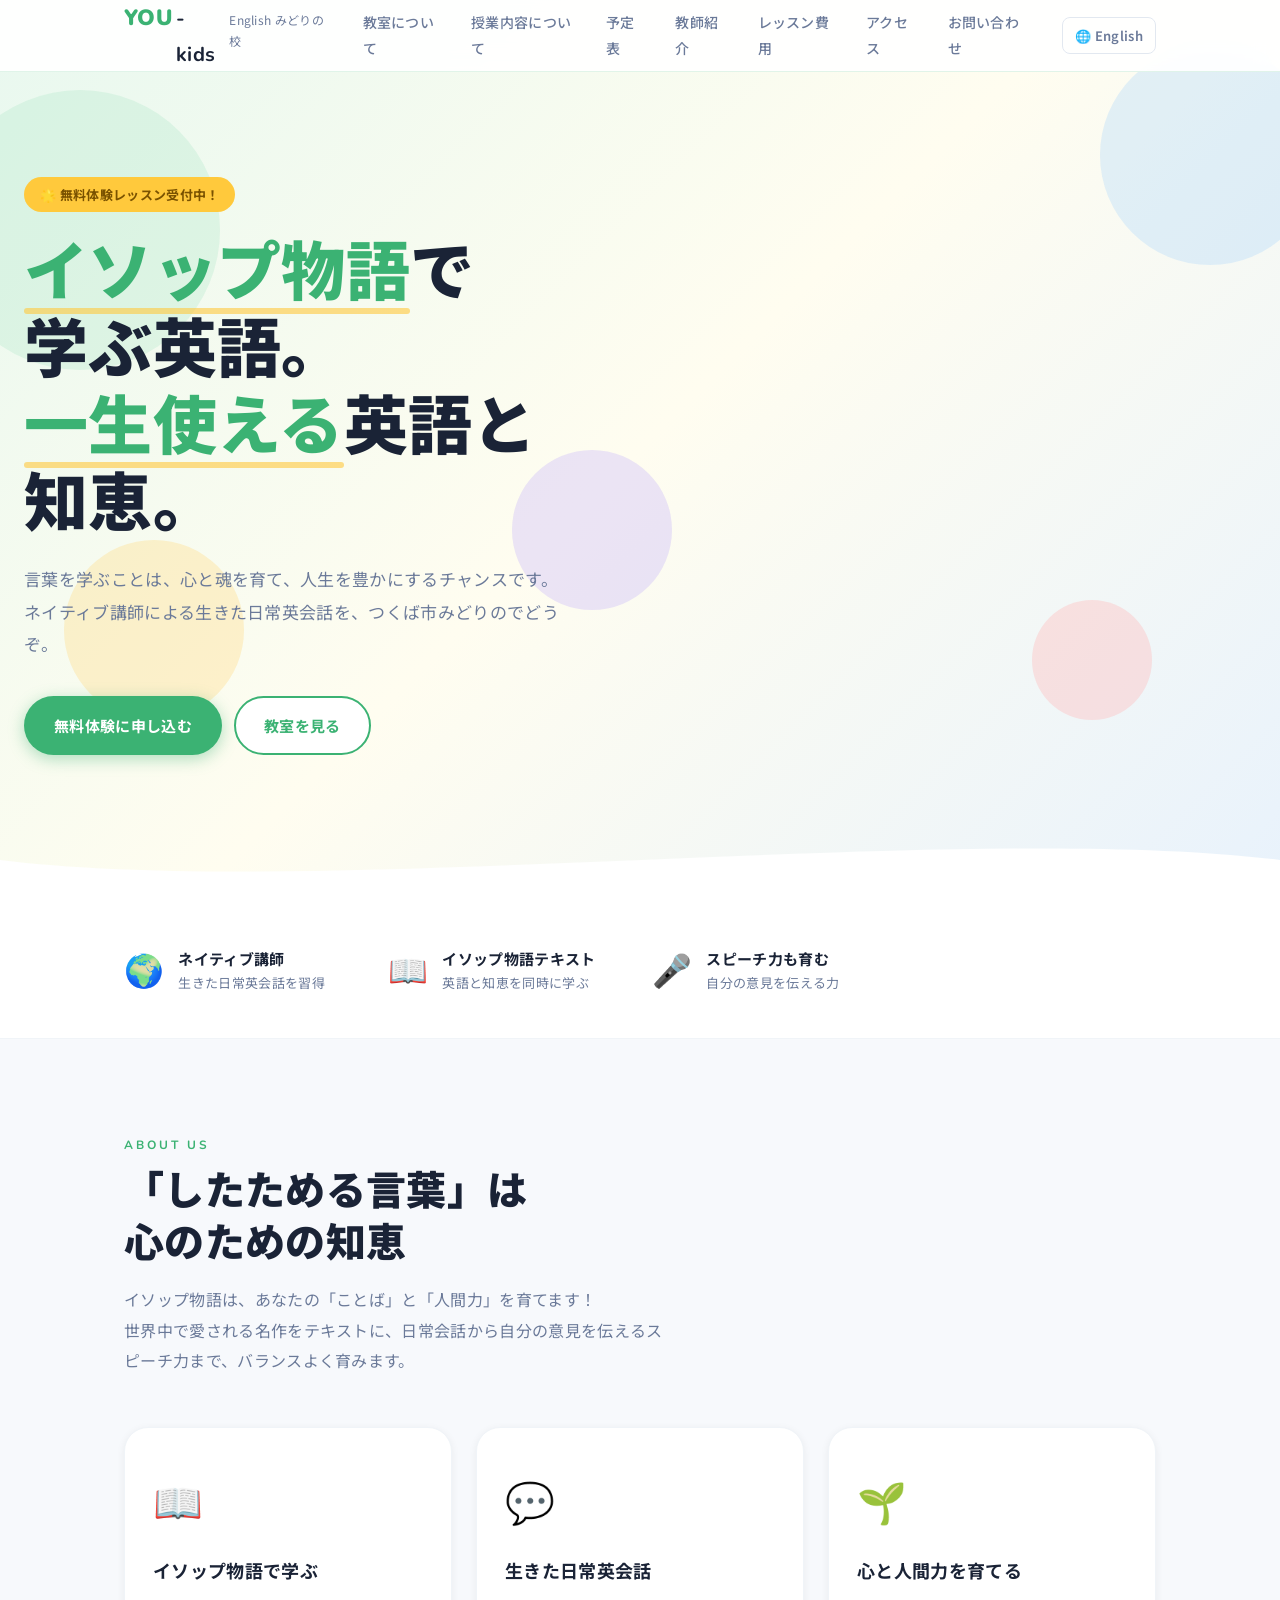
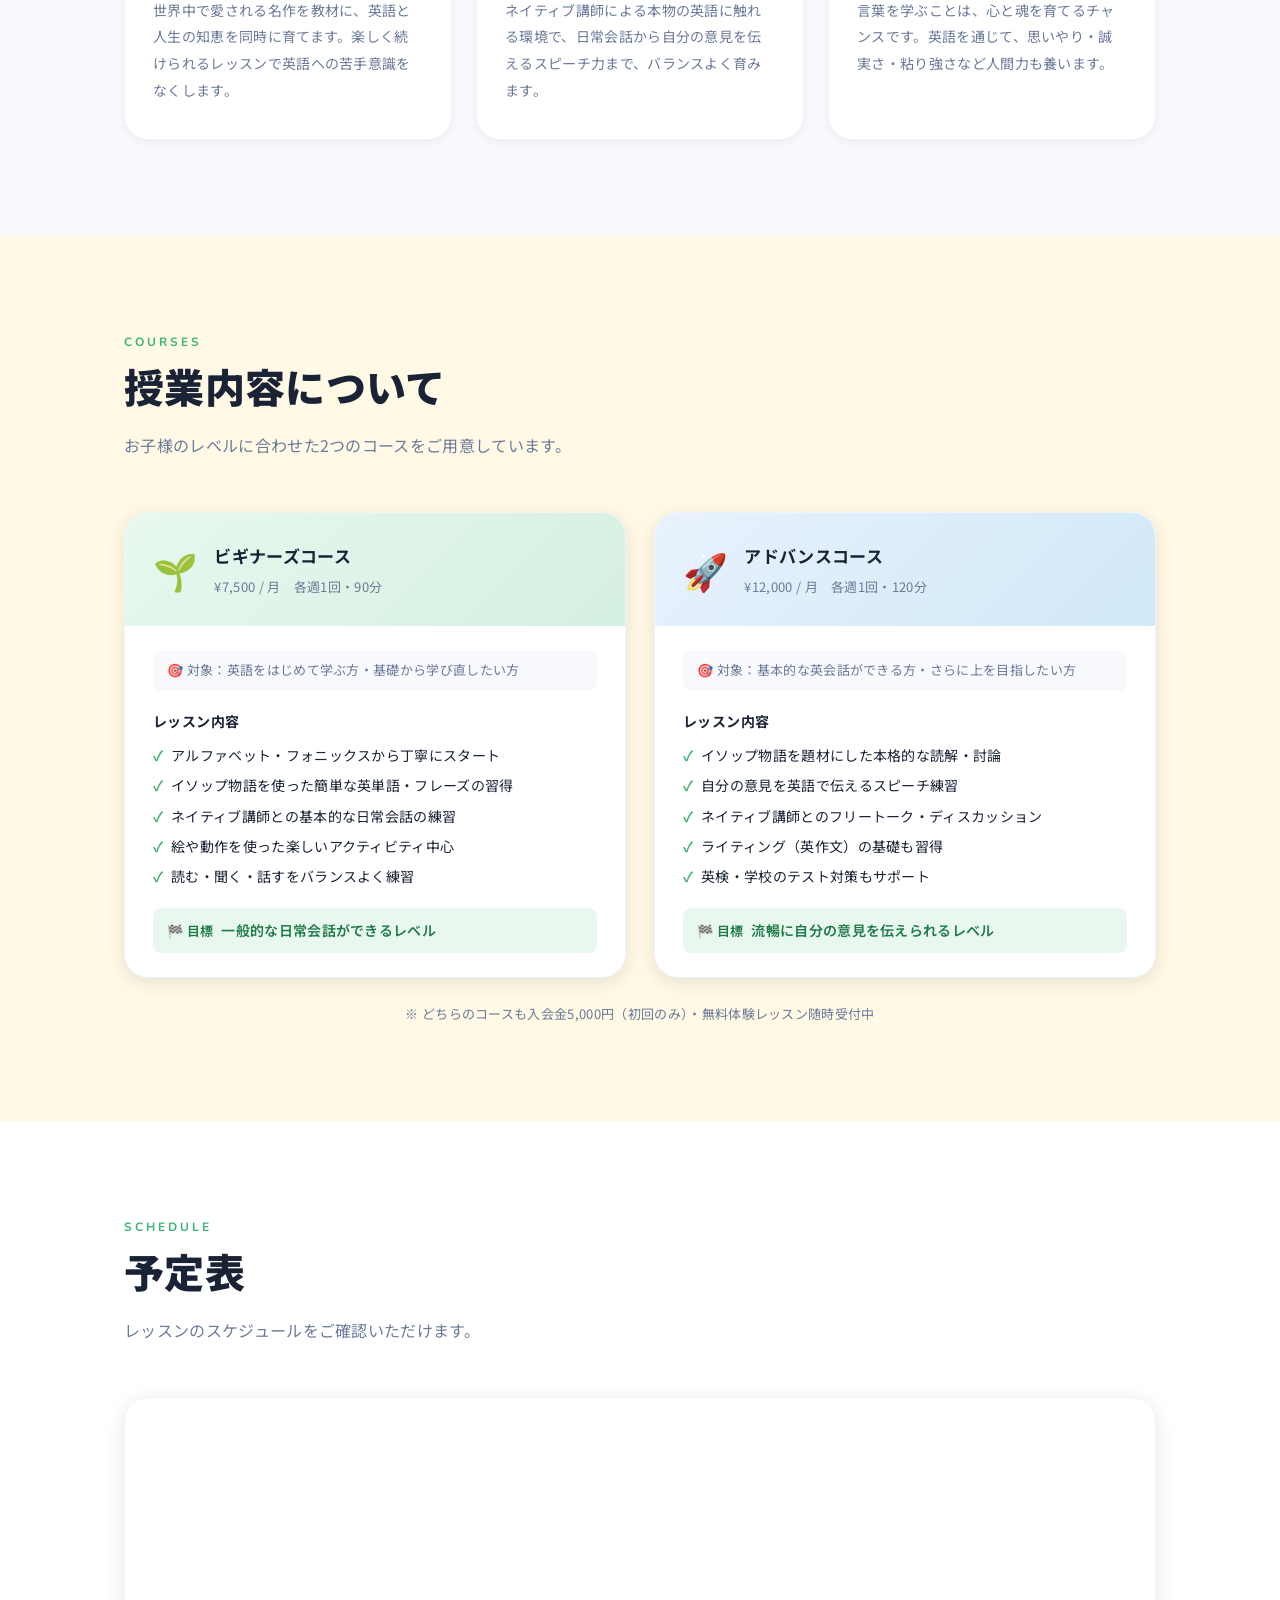
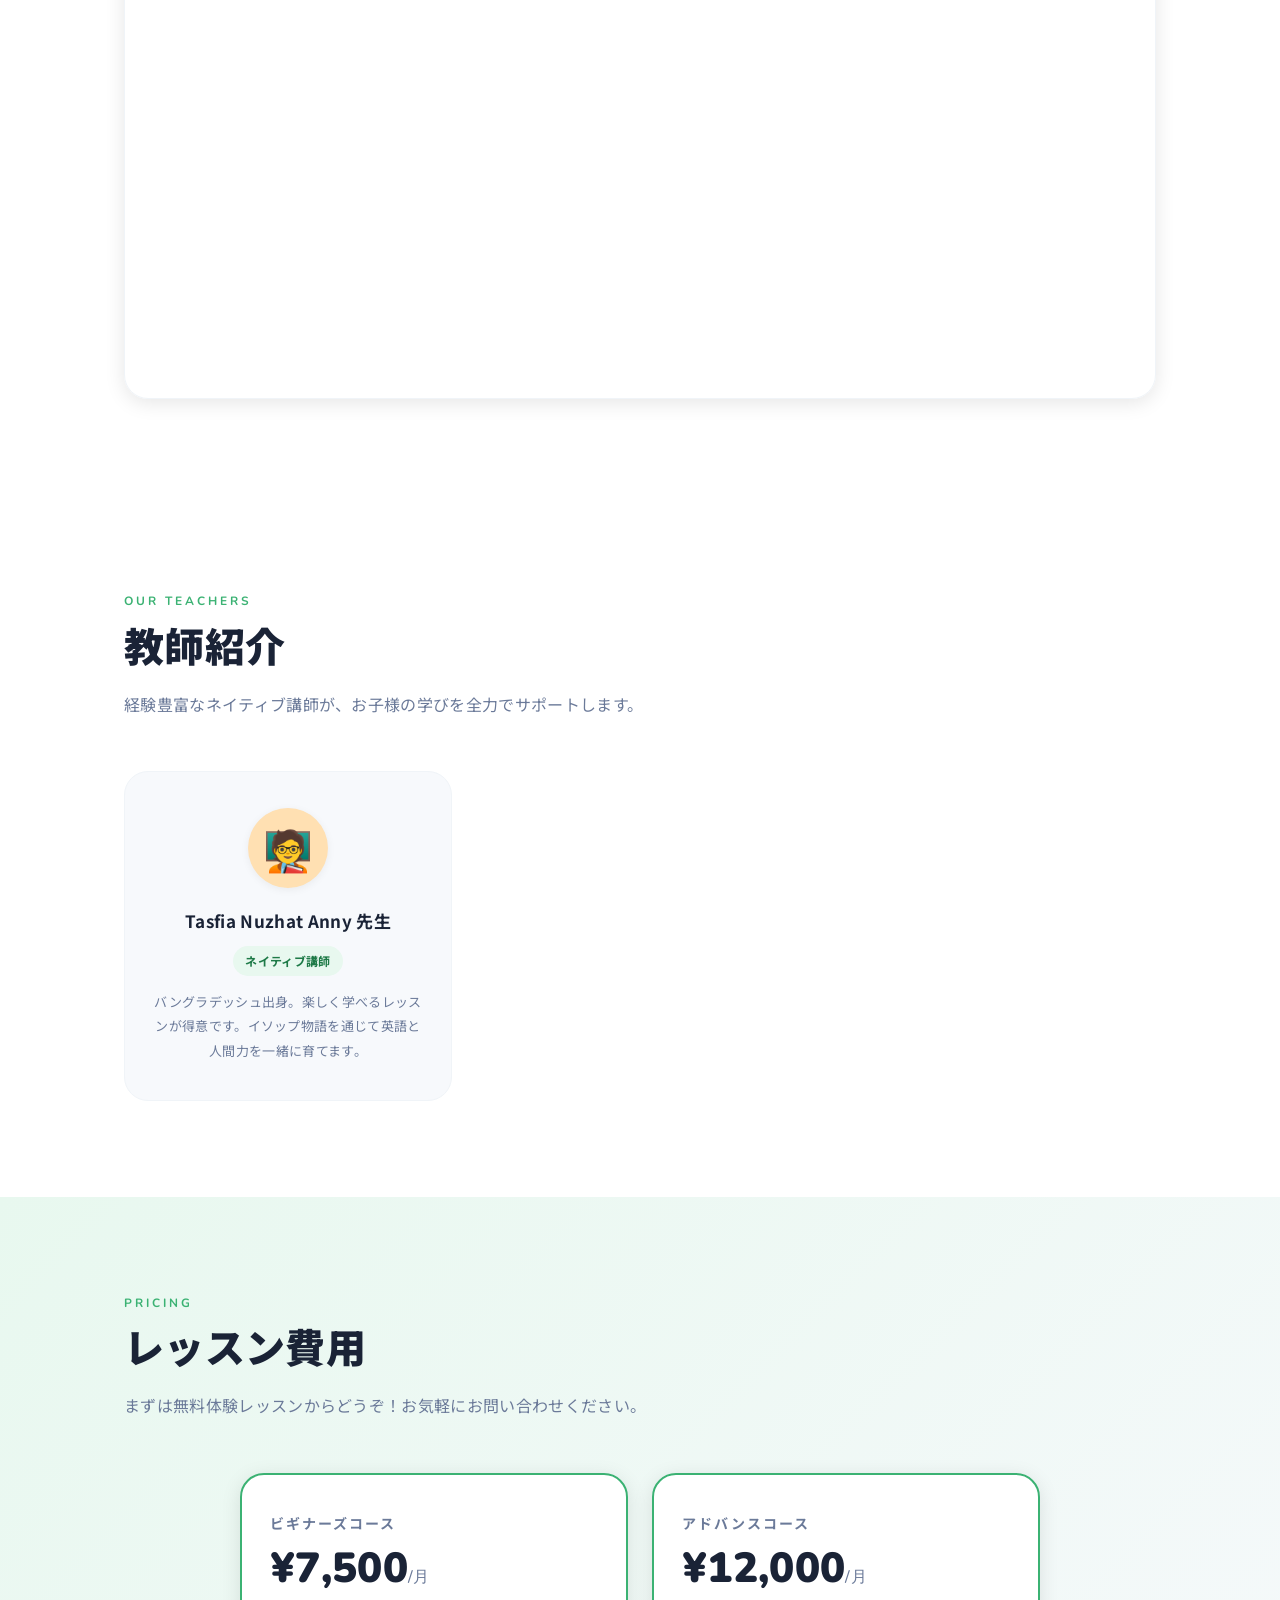
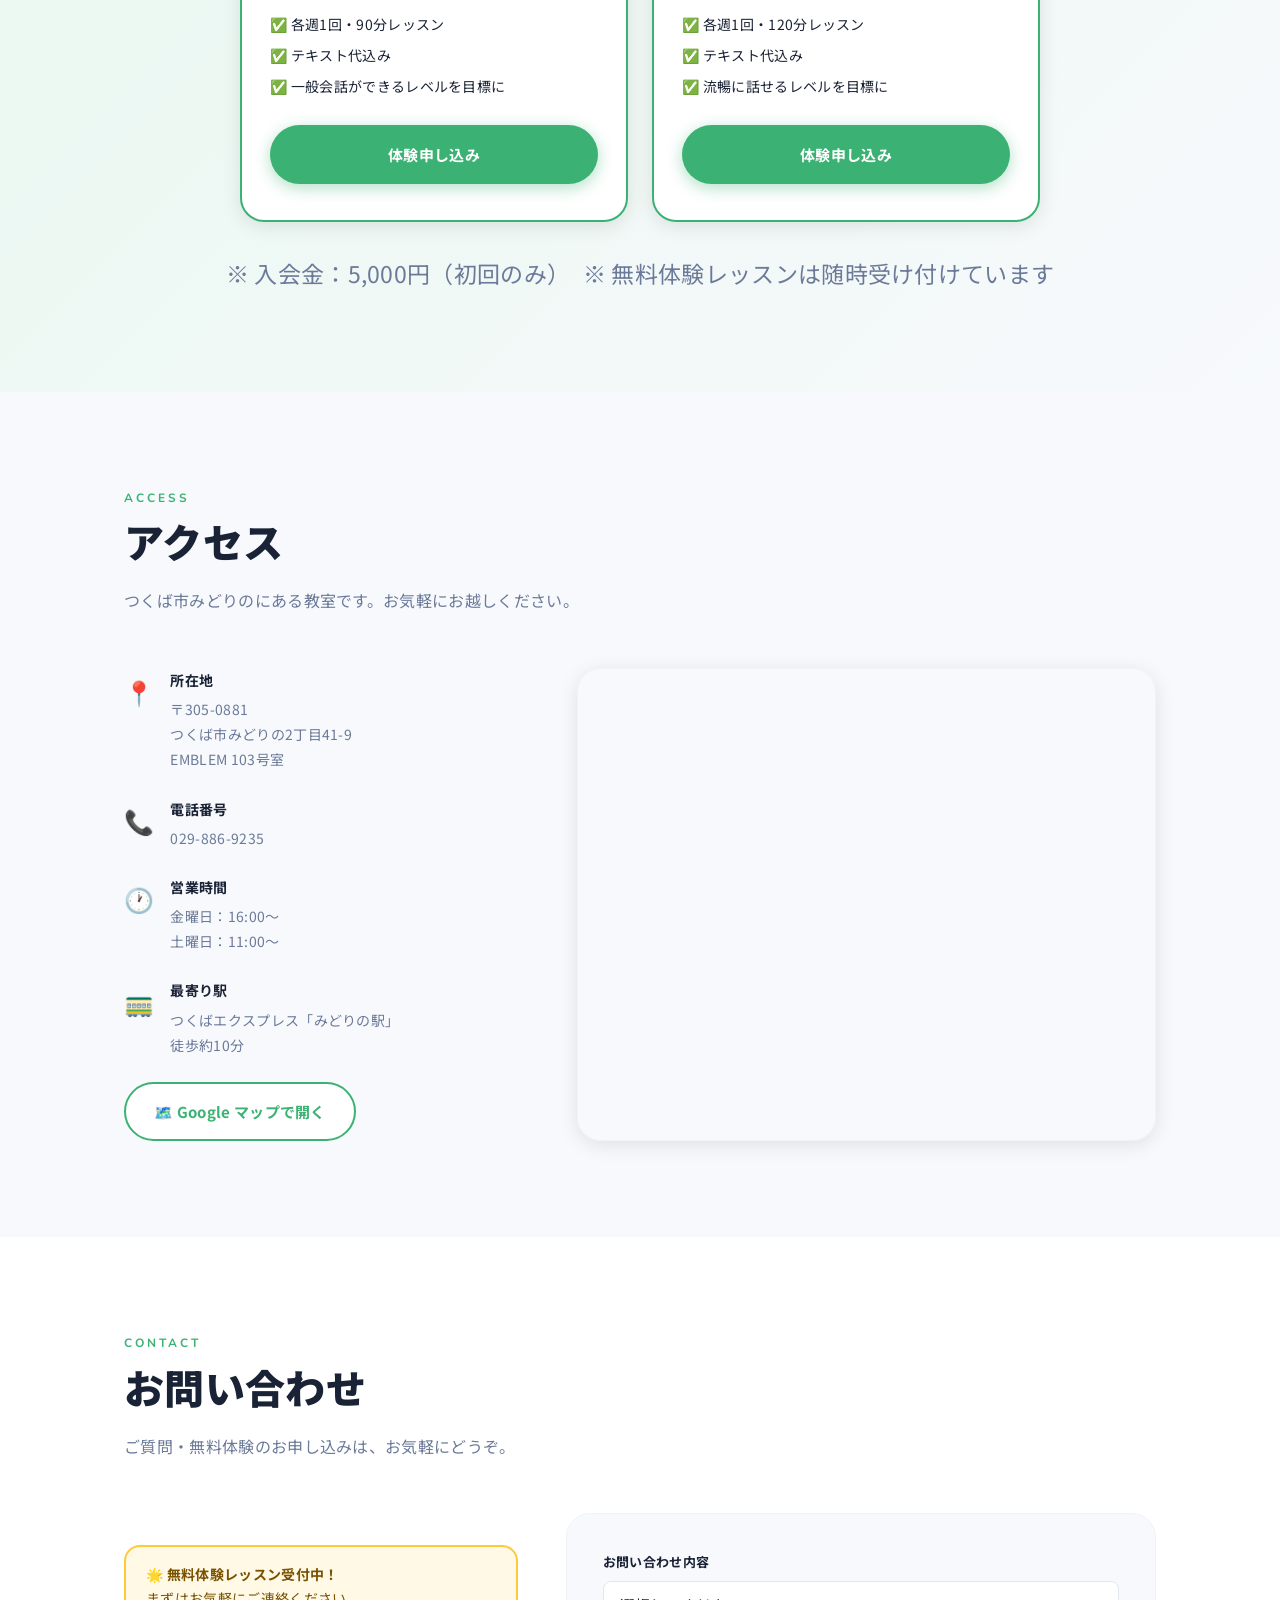
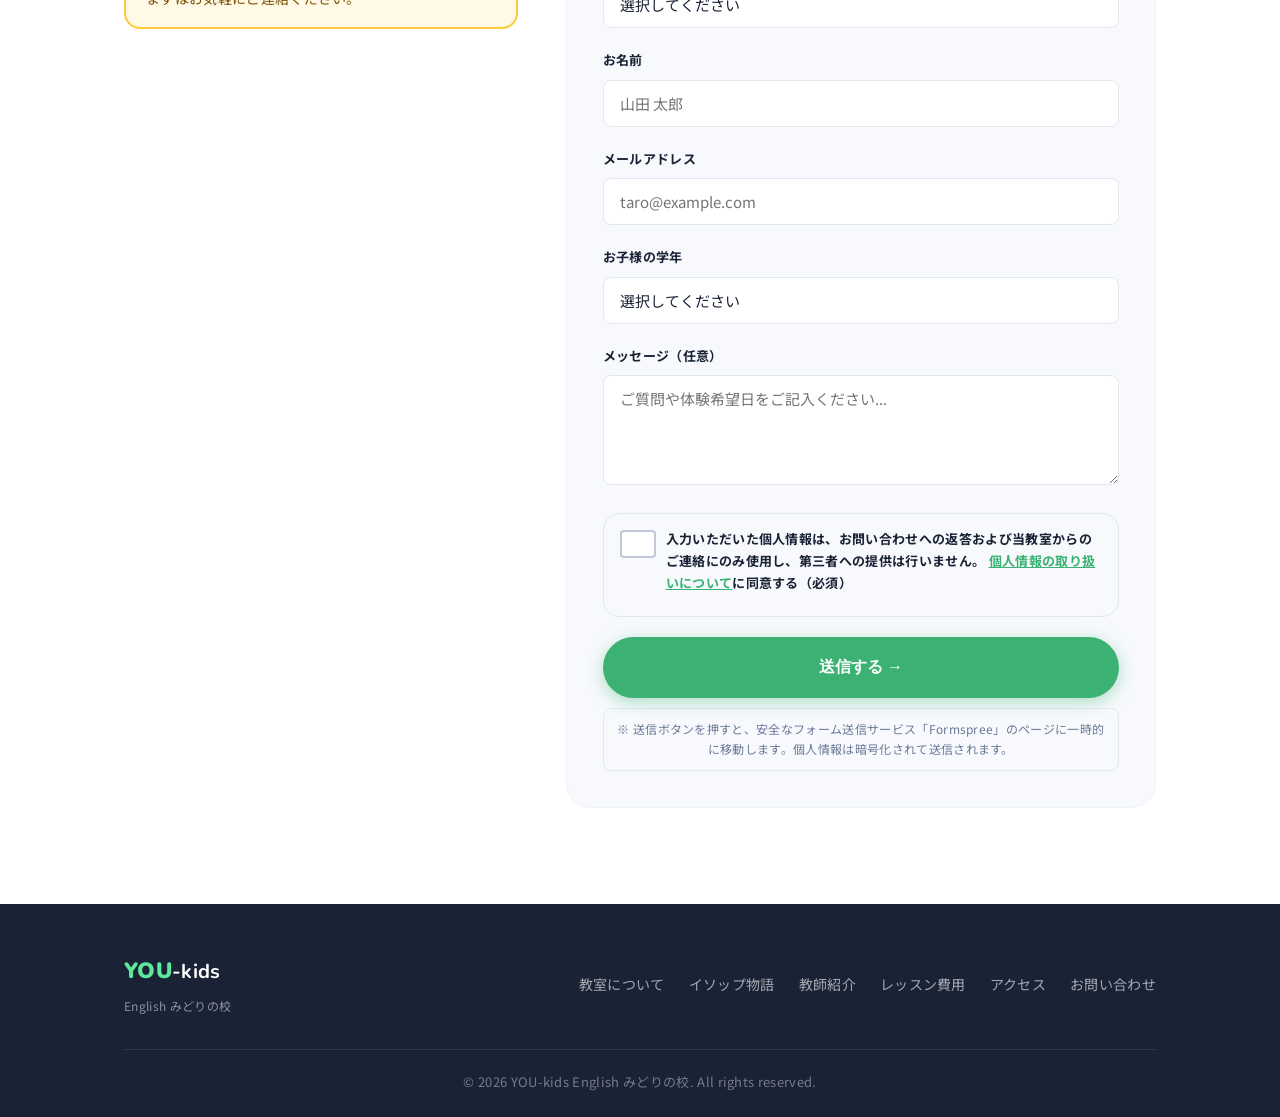
==== commit 7c79a3cd: "Update index.html" ====
--- a/index.html
+++ b/index.html
@@ -171,7 +171,7 @@
               <div class="course-icon">🚀</div>
               <div>
                 <div class="course-tag">アドバンスコース</div>
-                <div class="course-price-small">¥10,000 / 月　各週1回・120分</div>
+                <div class="course-price-small">¥12,000 / 月　各週1回・120分</div>
               </div>
             </div>
             <div class="course-body">
@@ -251,7 +251,7 @@
           </div>
           <div class="pricing-card">
             <div class="pricing-plan">アドバンスコース</div>
-            <div class="pricing-price">¥10,000<span>/月</span></div>
+            <div class="pricing-price">¥12,000<span>/月</span></div>
             <ul class="pricing-list">
               <li>✅ 各週1回・120分レッスン</li>
               <li>✅ テキスト代込み</li>
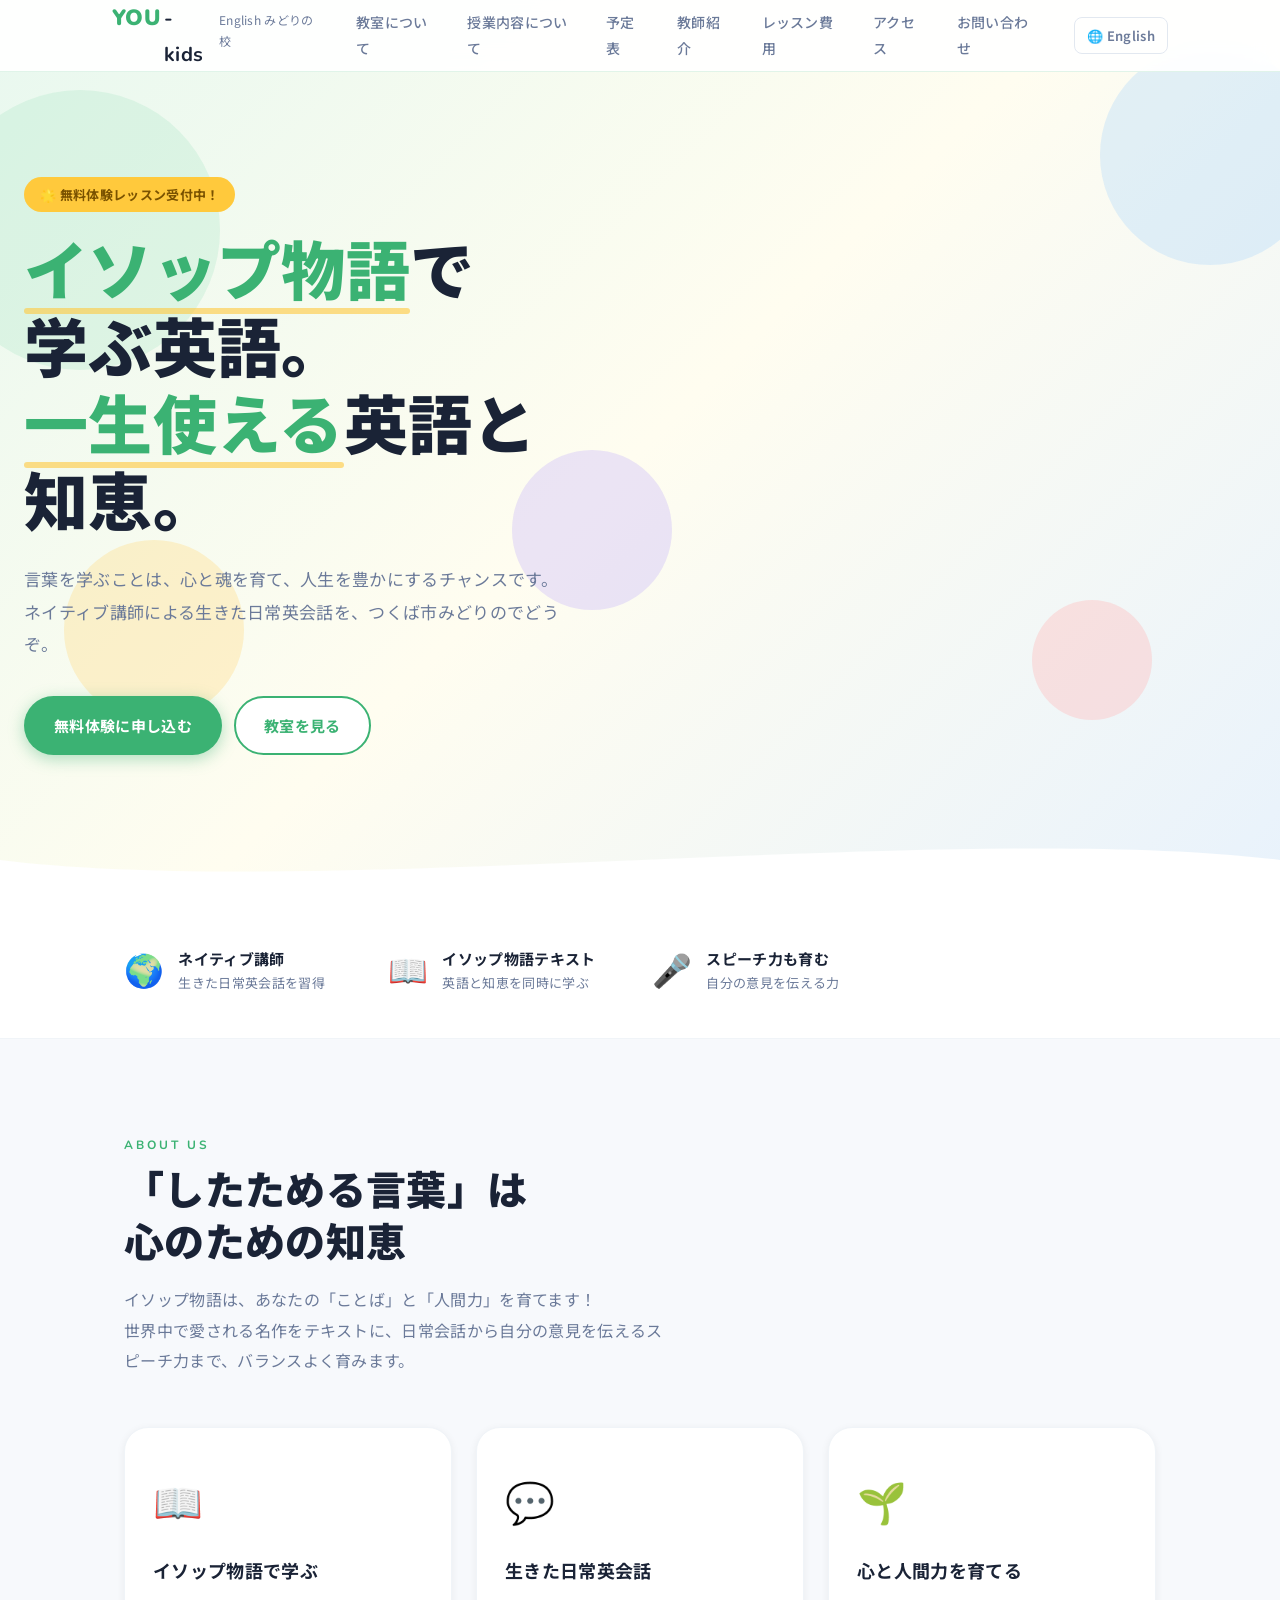
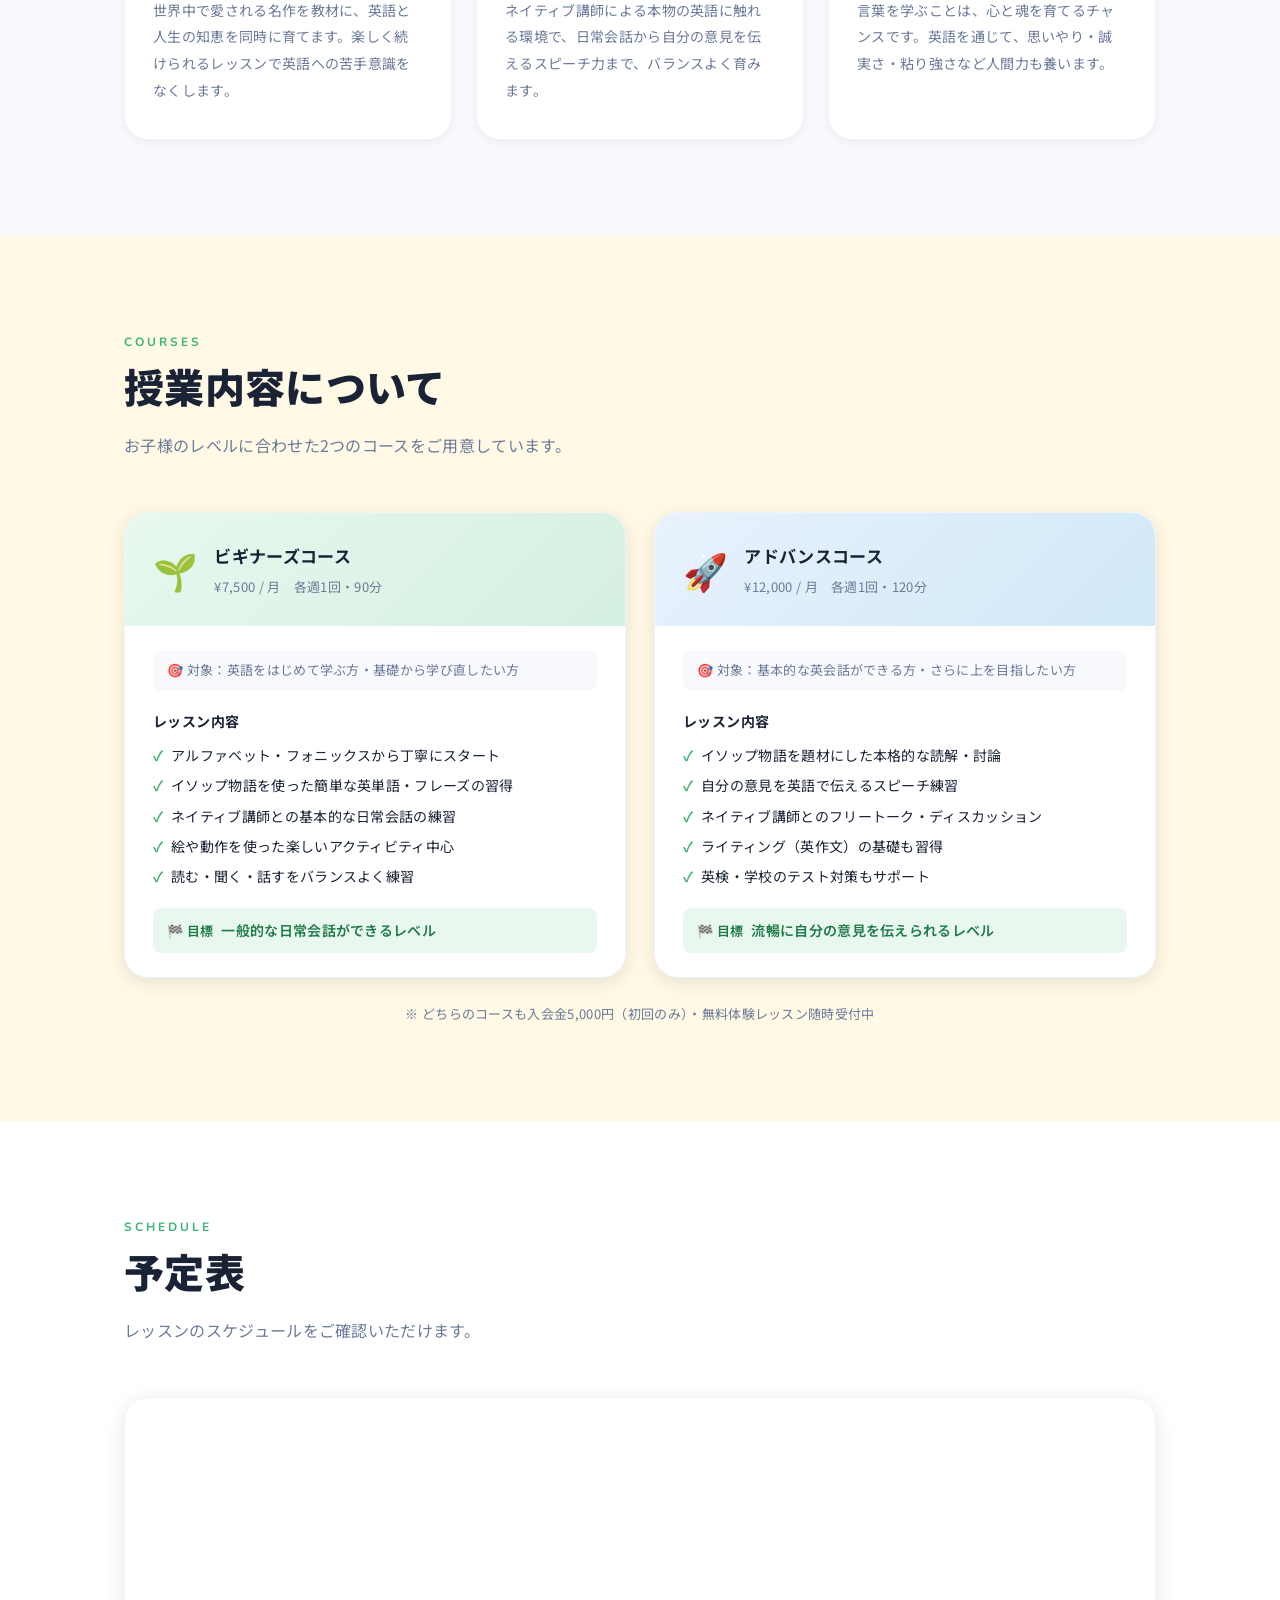
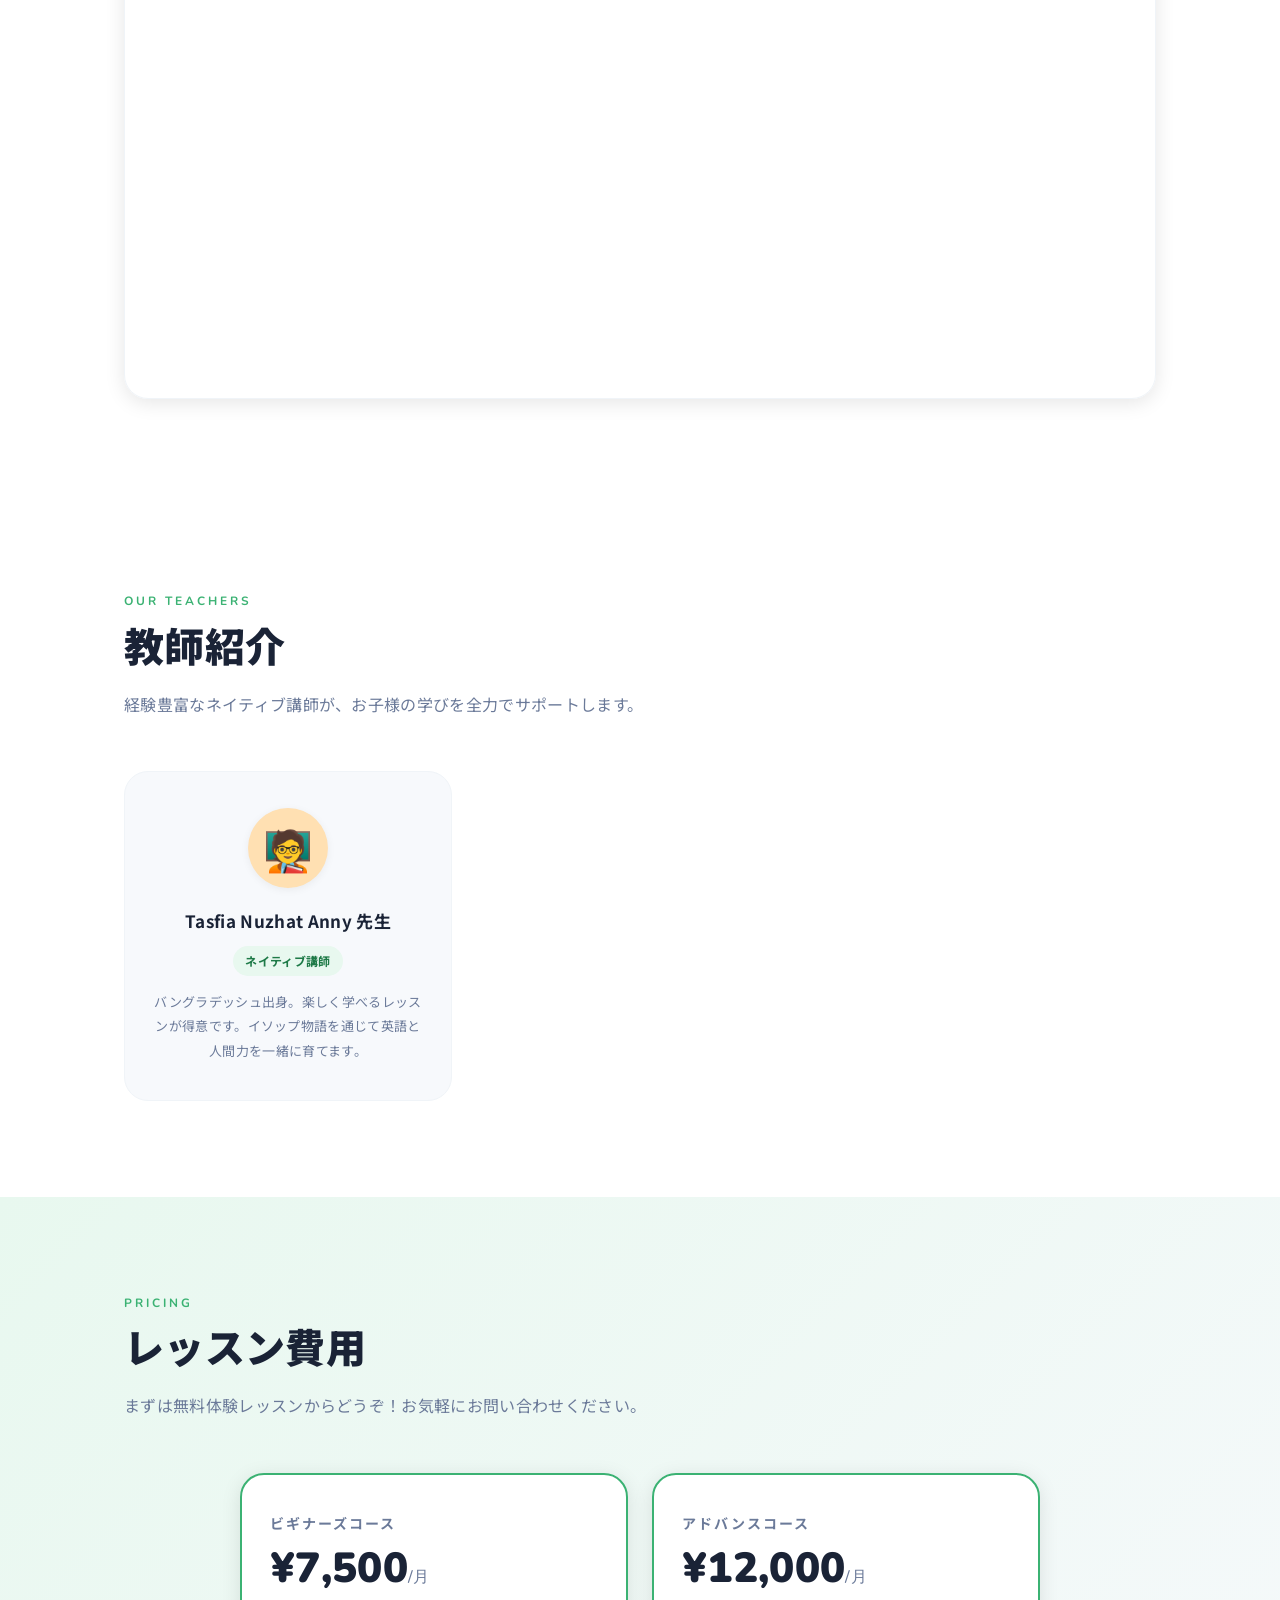
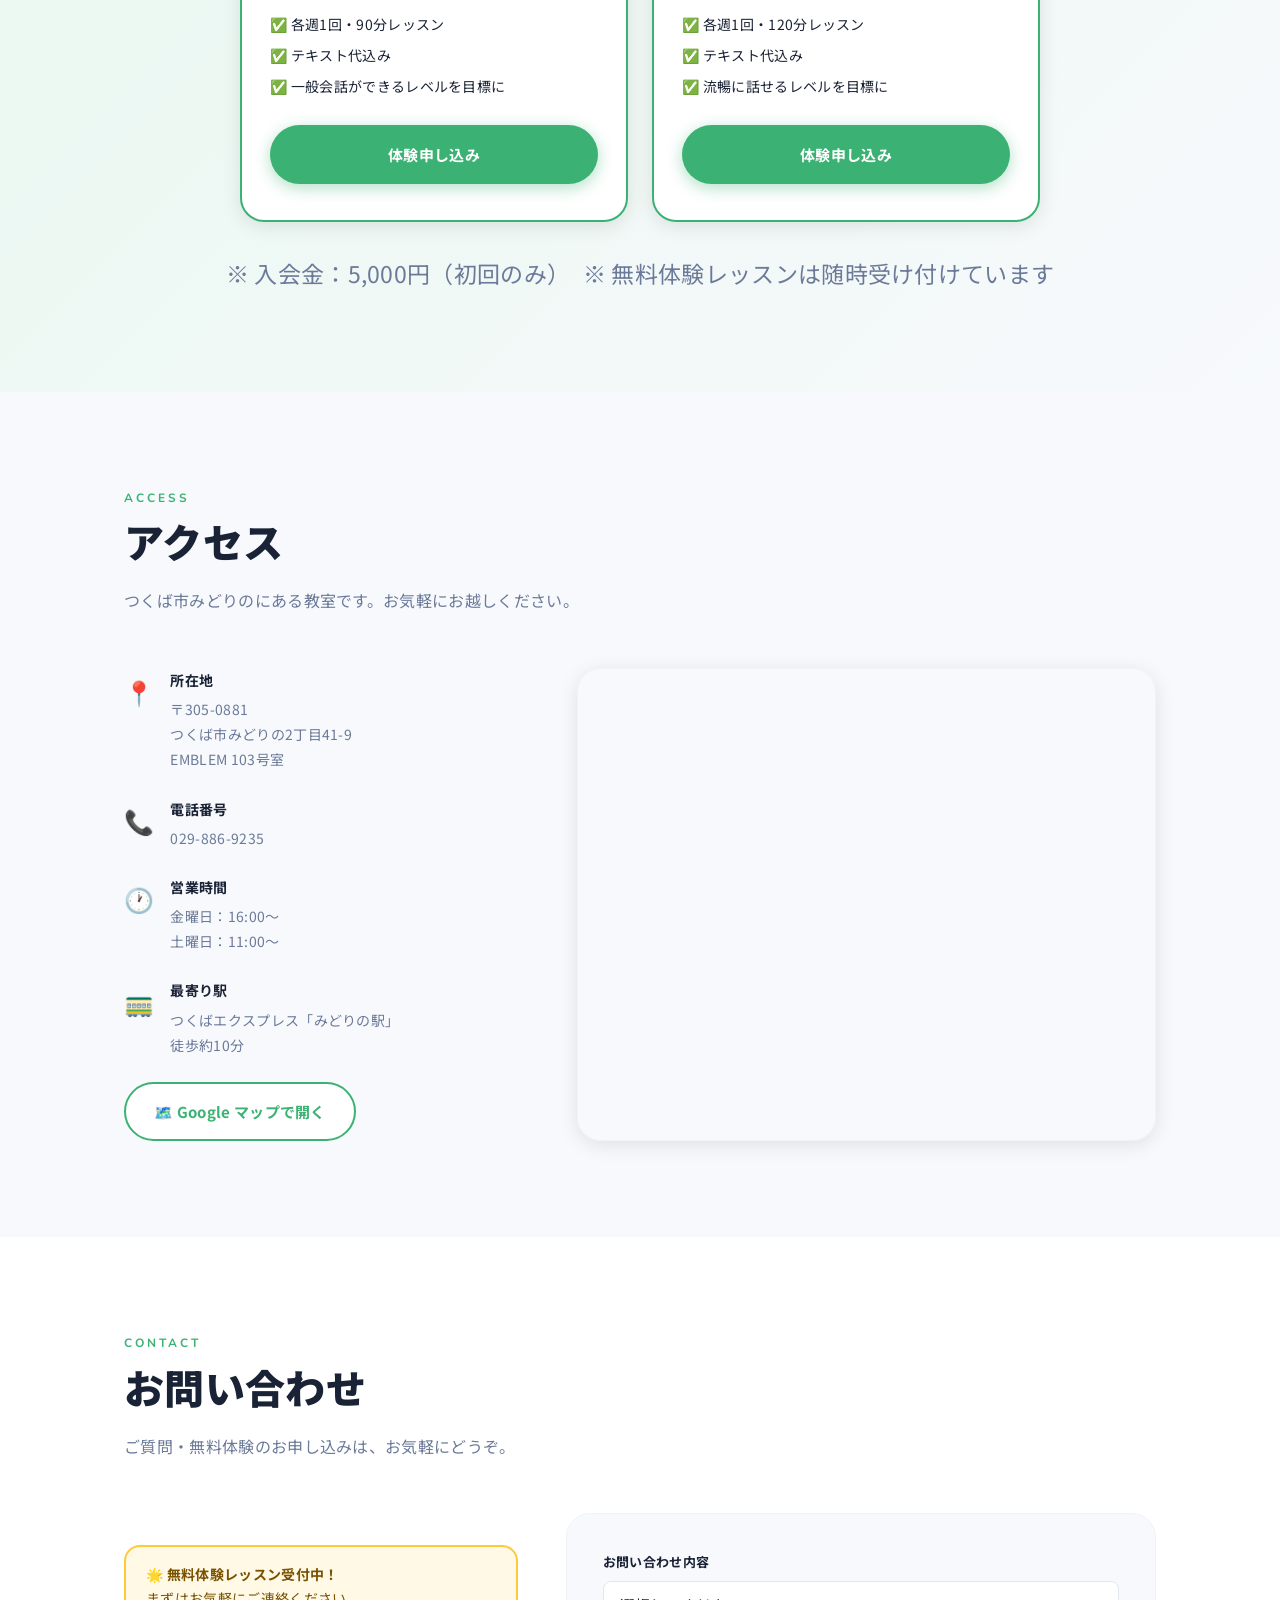
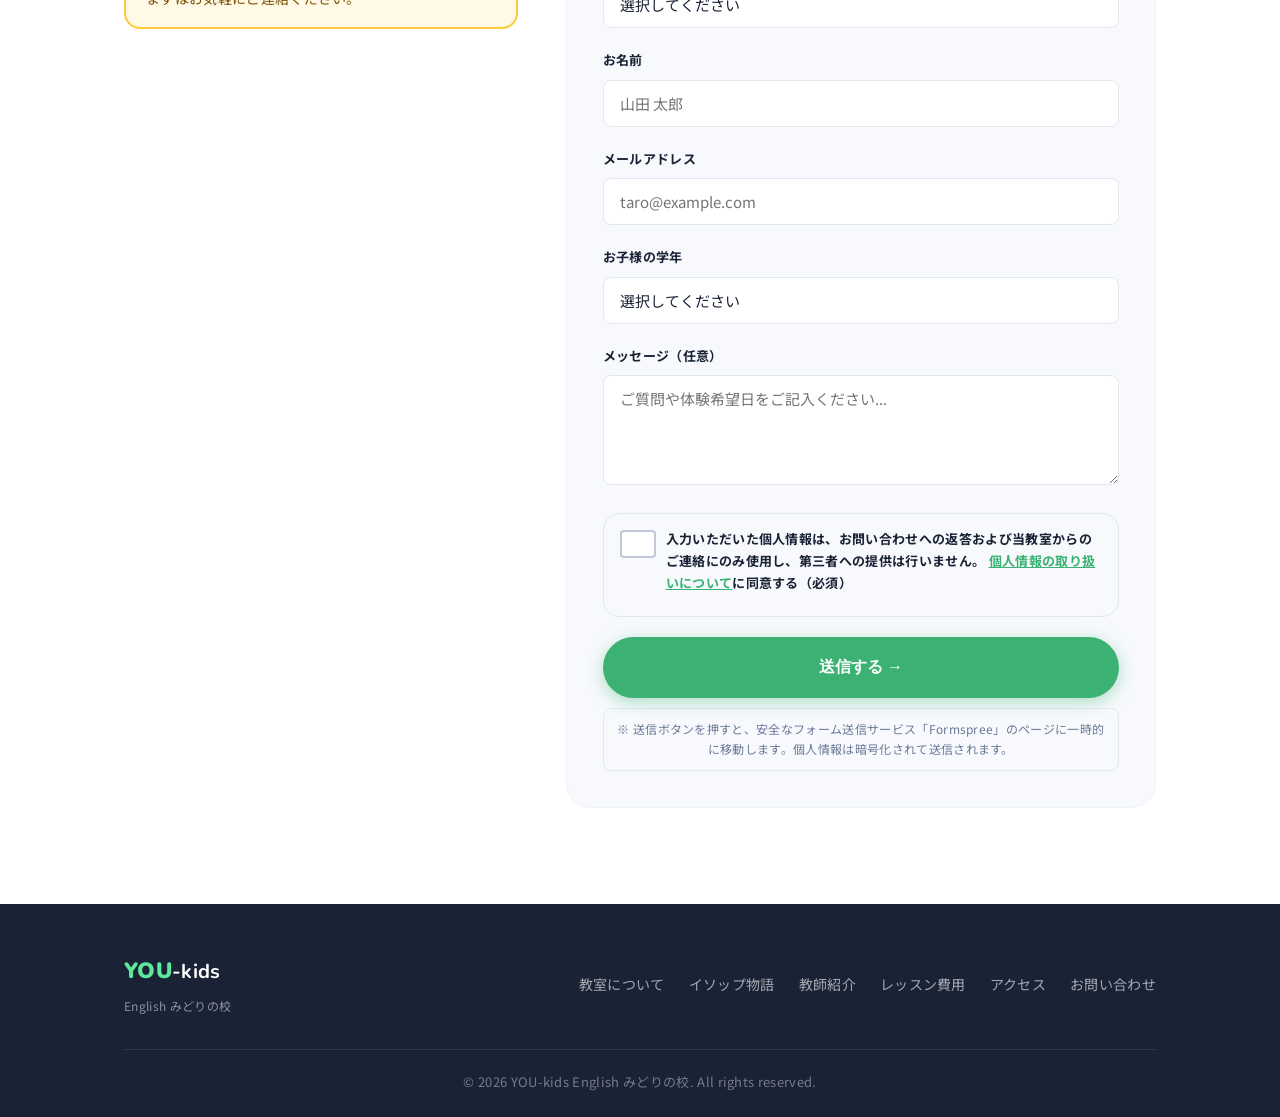
==== commit 808c5a15: "r" ====
--- a/index.html
+++ b/index.html
@@ -4,10 +4,11 @@
   <meta charset="UTF-8">
   <meta name="viewport" content="width=device-width, initial-scale=1.0">
   <title>YOU-kids English みどりの校</title>
+  <meta name="description" content="つくば市みどりのの子ども英会話教室「YOU-kids English みどりの校」。ネイティブ講師による生きた日常英会話と、イソップ物語を教材にした一生使える知恵とスピーチ力を育むレッスン。無料体験受付中！">
   <link href="https://fonts.googleapis.com/css2?family=Nunito:wght@400;600;700;900&family=Noto+Sans+JP:wght@400;500;700&display=swap" rel="stylesheet">
   <link rel="stylesheet" href="styles.css">
   <script src="./script.js" defer></script>
-</head>
+
 <!-- Google tag (gtag.js) -->
 <script async src="https://www.googletagmanager.com/gtag/js?id=G-SRCTEWWT68"></script>
 <script>
@@ -16,6 +17,36 @@
   gtag('js', new Date());
   gtag('config', 'G-SRCTEWWT68');
 </script>
+  <script type="application/ld+json">
+  {
+    "@context": "https://schema.org",
+    "@type": "EducationalOrganization",
+    "name": "YOU-kids English みどりの校",
+    "image": "https://you-kids-english.github.io/YOU-kids-English/index.html/favicon.png",
+    "telephone": "029-886-9235",
+    "url": "https://you-kids-english.github.io/YOU-kids-English/",
+    "address": {
+      "@type": "PostalAddress",
+      "postalCode": "305-0881",
+      "addressRegion": "茨城県",
+      "addressLocality": "つくば市",
+      "streetAddress": "みどりの2丁目41-9 EMBLEM 103号室"
+    },
+    "openingHoursSpecification": [
+      {
+        "@type": "OpeningHoursSpecification",
+        "dayOfWeek": "Friday",
+        "opens": "16:00"
+      },
+      {
+        "@type": "OpeningHoursSpecification",
+        "dayOfWeek": "Saturday",
+        "opens": "11:00"
+      }
+    ]
+  }
+  </script>
+</head>
 <body>
 
   <!-- ヘッダー -->
--- a/styles.css
+++ b/styles.css
@@ -62,7 +62,7 @@
 .header-inner {
   max-width: 1080px;
   margin: 0 auto;
-  padding: 0 24px;
+  padding: 0 12px;
   height: 100%;
   display: flex;
   align-items: center;
